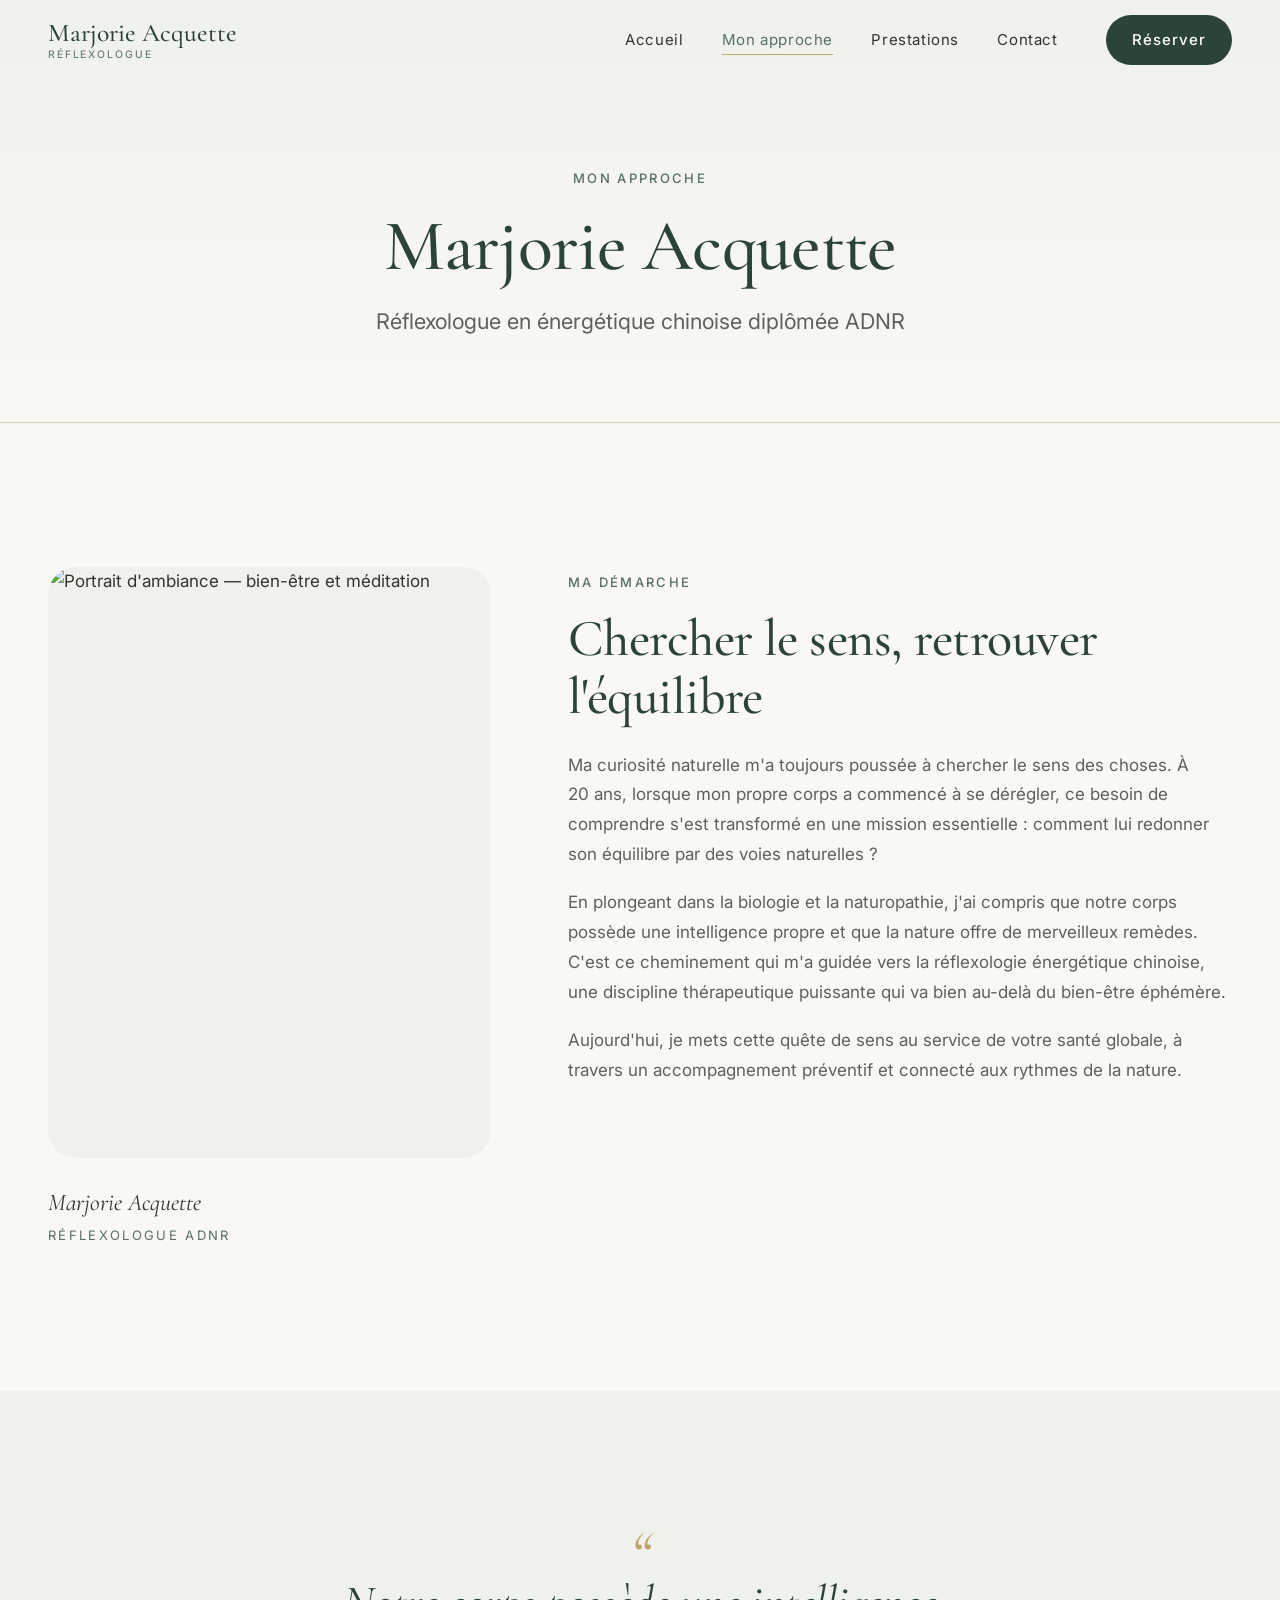
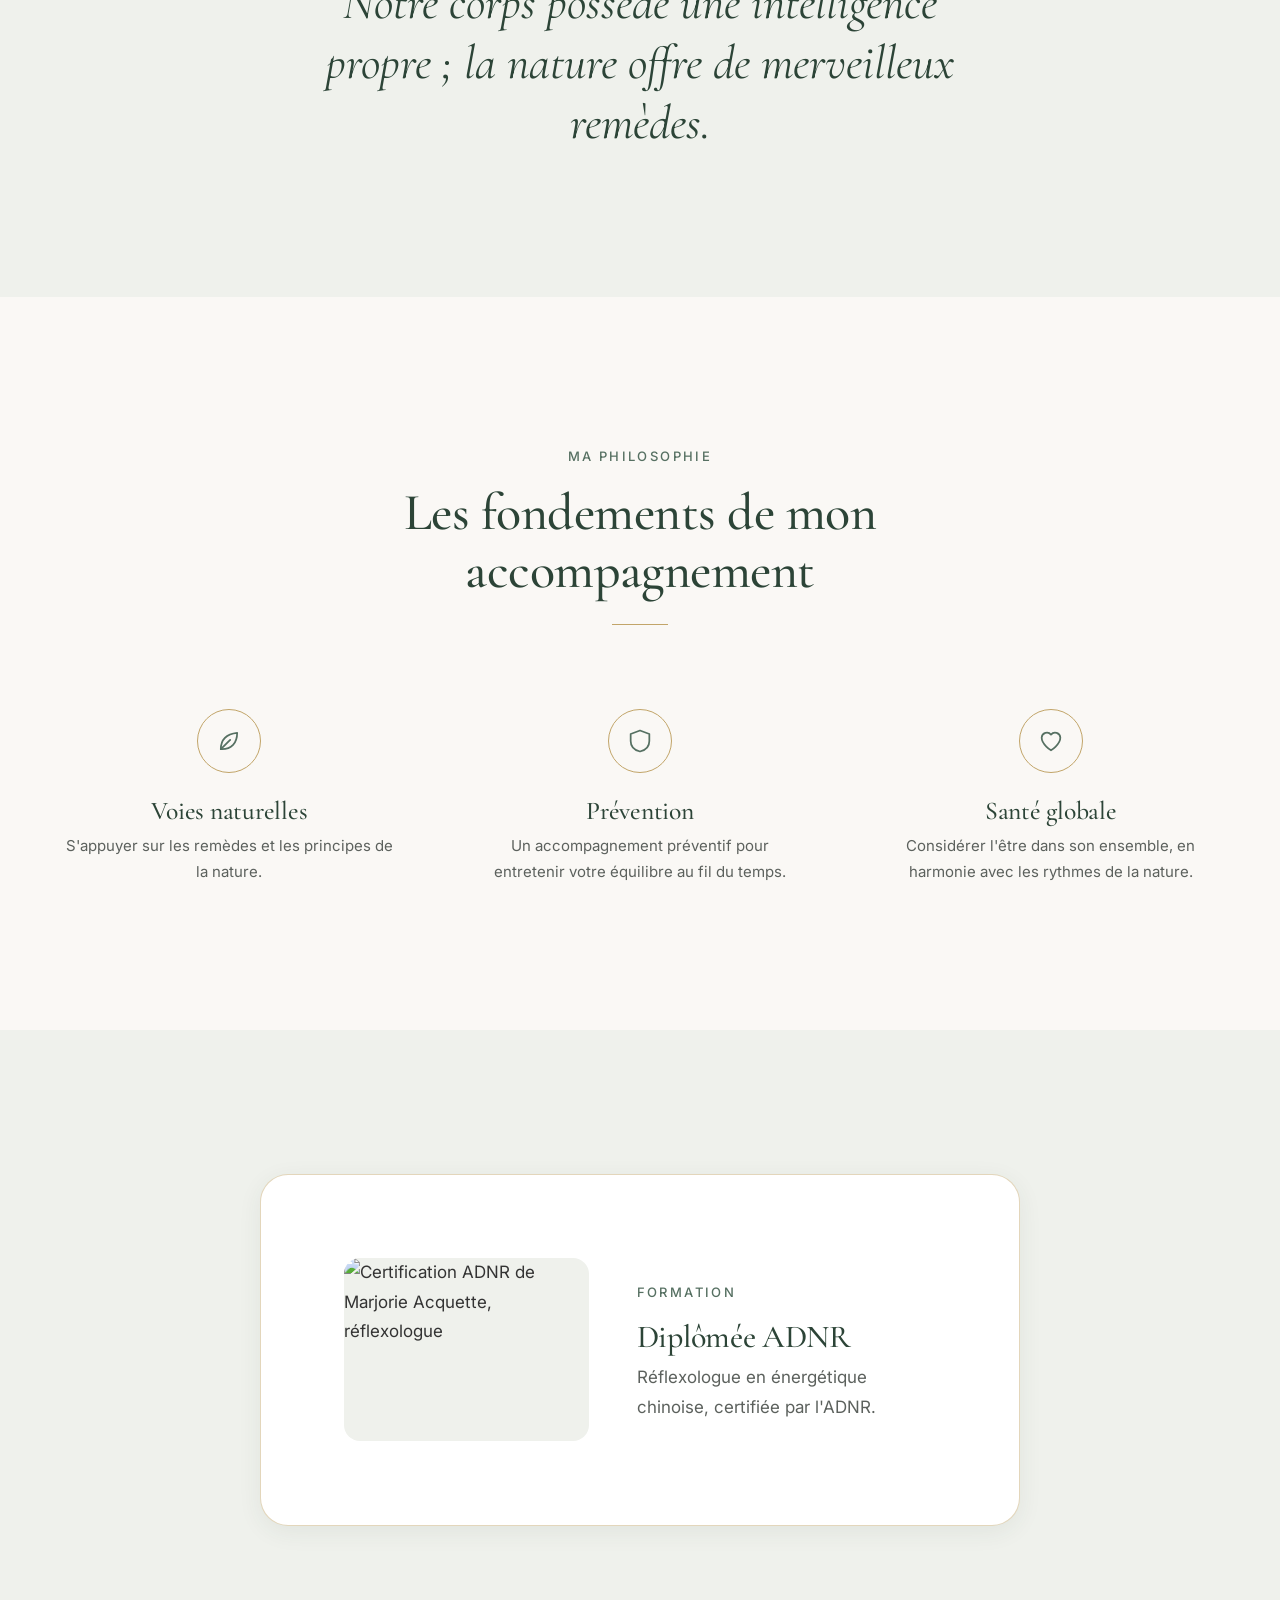
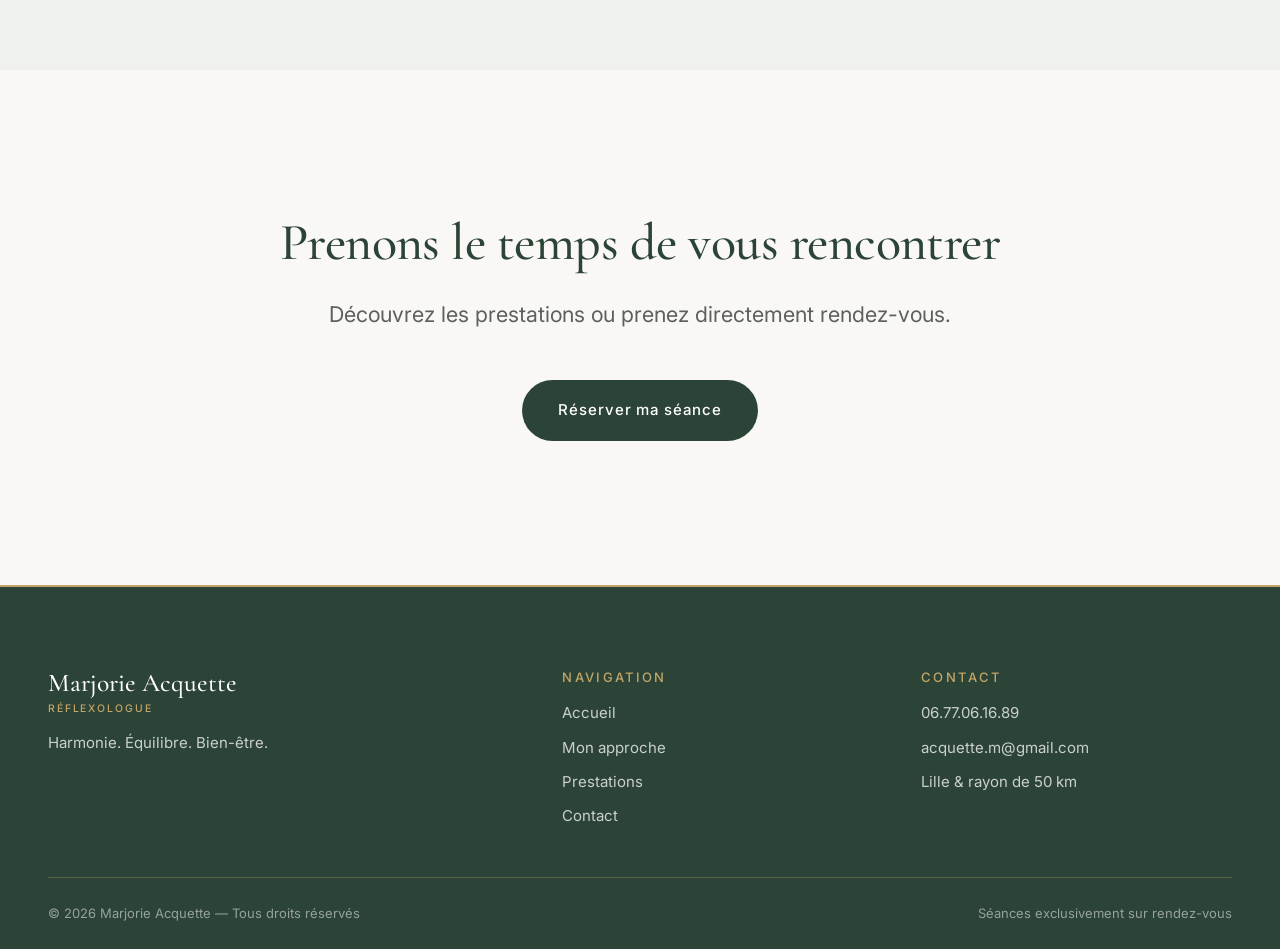
==== about.html @ 1f8d7014 "site cool" ====
<!DOCTYPE html>
<html lang="fr">
<head>
  <meta charset="UTF-8">
  <meta name="viewport" content="width=device-width, initial-scale=1">
  <title>Mon approche — Marjorie Acquette, Réflexologue en énergétique chinoise</title>
  <meta name="description" content="Le parcours de Marjorie Acquette, réflexologue en énergétique chinoise diplômée ADNR : naturopathie, biologie et rythmes de la nature au service de votre santé globale.">
  <meta name="theme-color" content="#FAF8F5">

  <script>document.documentElement.classList.add('js');</script>

  <link rel="preconnect" href="https://fonts.googleapis.com">
  <link rel="preconnect" href="https://fonts.gstatic.com" crossorigin>
  <link href="https://fonts.googleapis.com/css2?family=Cormorant+Garamond:ital,wght@0,400;0,500;0,600;1,400;1,500&family=Inter:wght@300;400;500&display=swap" rel="stylesheet">

  <link rel="stylesheet" href="css/variables.css">
  <link rel="stylesheet" href="css/global.css">
  <link rel="stylesheet" href="css/header-footer.css">
  <link rel="stylesheet" href="css/about.css">
</head>
<body>
  <a class="skip-link" href="#main">Aller au contenu</a>

  <!-- ===================== HEADER ===================== -->
  <header class="site-header">
    <div class="container site-header__inner">
      <a href="index.html" class="logo" aria-label="Marjorie Acquette — Accueil">
        Marjorie Acquette
        <small>Réflexologue</small>
      </a>

      <button class="burger" aria-expanded="false" aria-controls="main-nav" aria-label="Ouvrir le menu">
        <span class="burger__bar"></span>
      </button>

      <nav class="nav" id="main-nav" aria-label="Navigation principale">
        <ul class="nav__list">
          <li><a class="nav__link" href="index.html">Accueil</a></li>
          <li><a class="nav__link" href="about.html" aria-current="page">Mon approche</a></li>
          <li><a class="nav__link" href="services.html">Prestations</a></li>
          <li><a class="nav__link" href="contact.html">Contact</a></li>
        </ul>
        <a href="contact.html#reservation" class="btn btn--primary">Réserver</a>
      </nav>
    </div>
  </header>

  <main id="main">

    <section class="page-hero">
      <div class="container reveal">
        <span class="eyebrow">Mon approche</span>
        <h1>Marjorie Acquette</h1>
        <p class="lead">Réflexologue en énergétique chinoise diplômée ADNR</p>
      </div>
    </section>

    <!-- ===================== BIOGRAPHIE ===================== -->
    <section class="section">
      <div class="container bio">
        <div class="bio__portrait reveal">
          <div class="media">
            <img src="https://images.unsplash.com/photo-1506126613408-eca07ce68773?auto=format&fit=crop&w=900&q=75"
                 alt="Portrait d'ambiance — bien-être et méditation" width="900" height="1200">
          </div>
          <p class="bio__signature">Marjorie Acquette<span>Réflexologue ADNR</span></p>
        </div>

        <div class="bio__text reveal" data-delay="150">
          <span class="eyebrow">Ma démarche</span>
          <h2>Chercher le sens, retrouver l'équilibre</h2>
          <p>
            Ma curiosité naturelle m'a toujours poussée à chercher le sens des choses. À 20&nbsp;ans, lorsque mon propre
            corps a commencé à se dérégler, ce besoin de comprendre s'est transformé en une mission essentielle&nbsp;:
            comment lui redonner son équilibre par des voies naturelles&nbsp;?
          </p>
          <p>
            En plongeant dans la biologie et la naturopathie, j'ai compris que notre corps possède une intelligence
            propre et que la nature offre de merveilleux remèdes. C'est ce cheminement qui m'a guidée vers la
            réflexologie énergétique chinoise, une discipline thérapeutique puissante qui va bien au-delà du bien-être éphémère.
          </p>
          <p>
            Aujourd'hui, je mets cette quête de sens au service de votre santé globale, à travers un accompagnement
            préventif et connecté aux rythmes de la nature.
          </p>
        </div>
      </div>
    </section>

    <!-- ===================== CITATION ===================== -->
    <section class="section section--alt">
      <div class="container quote reveal">
        <blockquote>Notre corps possède une intelligence propre&nbsp;; la nature offre de merveilleux remèdes.</blockquote>
      </div>
    </section>

    <!-- ===================== VALEURS ===================== -->
    <section class="section">
      <div class="container">
        <header class="section__header reveal">
          <span class="eyebrow">Ma philosophie</span>
          <h2>Les fondements de mon accompagnement</h2>
        </header>

        <div class="values">
          <article class="value reveal">
            <div class="value__icon">
              <svg viewBox="0 0 24 24" fill="none" stroke="currentColor" stroke-width="1.5" stroke-linecap="round" stroke-linejoin="round" aria-hidden="true"><path d="M5 19c0-8 5-13 14-14 0 9-5 14-13 14"/><path d="M5 19l8-8"/></svg>
            </div>
            <h3>Voies naturelles</h3>
            <p>S'appuyer sur les remèdes et les principes de la nature.</p>
          </article>
          <article class="value reveal" data-delay="120">
            <div class="value__icon">
              <svg viewBox="0 0 24 24" fill="none" stroke="currentColor" stroke-width="1.5" stroke-linecap="round" stroke-linejoin="round" aria-hidden="true"><path d="M12 3l8 3v6c0 5-3.5 8-8 9-4.5-1-8-4-8-9V6z"/></svg>
            </div>
            <h3>Prévention</h3>
            <p>Un accompagnement préventif pour entretenir votre équilibre au fil du temps.</p>
          </article>
          <article class="value reveal" data-delay="240">
            <div class="value__icon">
              <svg viewBox="0 0 24 24" fill="none" stroke="currentColor" stroke-width="1.5" stroke-linecap="round" stroke-linejoin="round" aria-hidden="true"><path d="M12 20s-8-5-8-11a4.5 4.5 0 0 1 8-2.5A4.5 4.5 0 0 1 20 9c0 6-8 11-8 11z"/></svg>
            </div>
            <h3>Santé globale</h3>
            <p>Considérer l'être dans son ensemble, en harmonie avec les rythmes de la nature.</p>
          </article>
        </div>
      </div>
    </section>

    <!-- ===================== DIPLÔME ===================== -->
    <section class="section section--alt">
      <div class="container container--narrow">
        <div class="certification reveal">
          <div class="media">
            <img src="https://static.wixstatic.com/media/14ce75_242083963f0544779a97a90619fa4b63~mv2.jpg"
                 alt="Certification ADNR de Marjorie Acquette, réflexologue" loading="lazy" width="542" height="384">
          </div>
          <div>
            <span class="eyebrow">Formation</span>
            <h3>Diplômée ADNR</h3>
            <p>Réflexologue en énergétique chinoise, certifiée par l'ADNR.</p>
          </div>
        </div>
      </div>
    </section>

    <section class="section" style="text-align:center;">
      <div class="container container--narrow reveal">
        <h2 style="margin-bottom: var(--space-md);">Prenons le temps de vous rencontrer</h2>
        <p class="lead" style="margin-bottom: var(--space-lg);">Découvrez les prestations ou prenez directement rendez-vous.</p>
        <a href="contact.html#reservation" class="btn btn--primary">Réserver ma séance</a>
      </div>
    </section>

  </main>

  <!-- ===================== FOOTER ===================== -->
  <footer class="site-footer">
    <div class="container">
      <div class="site-footer__grid">
        <div>
          <a href="index.html" class="logo">Marjorie Acquette<small>Réflexologue</small></a>
          <p class="site-footer__tagline">Harmonie. Équilibre. Bien-être.</p>
        </div>
        <div>
          <h4>Navigation</h4>
          <ul>
            <li><a href="index.html">Accueil</a></li>
            <li><a href="about.html">Mon approche</a></li>
            <li><a href="services.html">Prestations</a></li>
            <li><a href="contact.html">Contact</a></li>
          </ul>
        </div>
        <div>
          <h4>Contact</h4>
          <ul>
            <li><a href="tel:+33677061689">06.77.06.16.89</a></li>
            <li><a href="mailto:acquette.m@gmail.com">acquette.m@gmail.com</a></li>
            <li>Lille &amp; rayon de 50&nbsp;km</li>
          </ul>
        </div>
      </div>
      <div class="site-footer__bottom">
        <span>© 2026 Marjorie Acquette — Tous droits réservés</span>
        <span>Séances exclusivement sur rendez-vous</span>
      </div>
    </div>
  </footer>

  <script src="js/main.js"></script>
</body>
</html>
---- css/variables.css ----
/* ==========================================================================
   variables.css — Design tokens globaux
   Les media queries ne supportent pas var() ; les breakpoints sont donc
   documentés ici et réutilisés à l'identique dans tous les fichiers :
     --bp-sm : 600px  |  --bp-md : 900px  |  --bp-lg : 1200px
   ========================================================================== */

:root {
  /* ---- Couleurs ---- */
  /* Identité du logo : tige, feuilles, pétales, cadre circulaire */
  --color-primary-dark: #2C4437;        /* vert forêt — titres, ancrages forts */
  --color-primary-muted: #6A8374;       /* vert sauge — icônes, sous-titres, détails */
  --color-primary-muted-dark: #567062;  /* sauge assombri — petit texte (contraste AA) */
  --color-accent-pink: #D39E96;         /* rose poudré — hover des boutons, touches sélectes */
  --color-accent-pink-soft: #F3E4E1;    /* rose très pâle — sélection de texte */
  --color-accent-gold: #C2A569;         /* doré champagne — filets, bordures fines */

  --color-background: #FAF8F5;          /* crème — fond principal */
  --color-background-alt: #EFF1EC;      /* voile sauge — sections alternées */
  --color-surface: #FFFFFF;             /* cartes */
  --color-text: #333333;                /* gris carbone — paragraphes */
  --color-text-soft: #5C615D;           /* texte secondaire */
  --color-border: rgba(44, 68, 55, 0.12);
  --color-border-gold: rgba(194, 165, 105, 0.45);
  --color-primary-muted-tint: rgba(106, 131, 116, 0.14);
  --color-overlay: rgba(44, 68, 55, 0.62);

  /* ---- Typographie ---- */
  --font-heading: 'Cormorant Garamond', 'Playfair Display', Georgia, serif;
  --font-body: 'Inter', 'Plus Jakarta Sans', system-ui, -apple-system, 'Segoe UI', sans-serif;

  --fs-xs: 0.8125rem;
  --fs-sm: 0.9375rem;
  --fs-base: 1.0625rem;
  --fs-lg: clamp(1.15rem, 1rem + 0.5vw, 1.35rem);
  --fs-h3: clamp(1.5rem, 1.25rem + 1vw, 2rem);
  --fs-h2: clamp(2rem, 1.5rem + 2.2vw, 3.25rem);
  --fs-h1: clamp(2.75rem, 1.8rem + 4.5vw, 5.5rem);

  --lh-body: 1.75;
  --lh-heading: 1.12;
  --tracking-caps: 0.18em;

  /* ---- Espacements ---- */
  --space-xs: 0.5rem;
  --space-sm: 1rem;
  --space-md: 1.5rem;
  --space-lg: clamp(2rem, 1.5rem + 2vw, 3rem);
  --space-xl: clamp(3rem, 2rem + 4vw, 5.5rem);
  --section-padding: clamp(4.5rem, 3rem + 8vw, 9rem);  /* grand padding vertical */
  --container-width: 1200px;
  --container-narrow: 760px;
  --gutter: clamp(1.25rem, 0.5rem + 4vw, 3rem);

  /* ---- Formes & ombres ---- */
  --radius-sm: 8px;
  --radius-md: 16px;
  --radius-lg: 28px;
  --radius-pill: 999px;
  --shadow-soft: 0 6px 24px rgba(44, 68, 55, 0.07);
  --shadow-hover: 0 22px 48px rgba(44, 68, 55, 0.14);

  /* ---- Mouvement ---- */
  --ease-out: cubic-bezier(0.16, 1, 0.3, 1);
  --transition-card: all 0.4s var(--ease-out);
  --transition-fast: 0.25s ease;

  /* ---- Layout ---- */
  --header-height: 80px;
  --z-header: 100;
  --z-menu: 90;
}
---- css/global.css ----
/* ==========================================================================
   global.css — Reset, typographie, composants communs, scroll reveal
   ========================================================================== */

/* ---- Reset ---- */
*, *::before, *::after { box-sizing: border-box; margin: 0; padding: 0; }

html {
  scroll-behavior: smooth;
  -webkit-text-size-adjust: 100%;
  scroll-padding-top: var(--header-height);
}

body {
  font-family: var(--font-body);
  font-size: var(--fs-base);
  line-height: var(--lh-body);
  color: var(--color-text);
  background-color: var(--color-background);
  -webkit-font-smoothing: antialiased;
  text-rendering: optimizeLegibility;
  overflow-x: hidden;
}

body.no-scroll { overflow: hidden; }   /* bloque le scroll quand le menu mobile est ouvert */

img, picture, svg { display: block; max-width: 100%; }
img { height: auto; }
a { color: inherit; text-decoration: none; }
ul { list-style: none; }
button { font: inherit; color: inherit; background: none; border: 0; cursor: pointer; }

::selection { background: var(--color-accent-pink-soft); color: var(--color-primary-dark); }

:focus-visible {
  outline: 2px solid var(--color-primary-muted);
  outline-offset: 3px;
}

/* ---- Typographie ---- */
h1, h2, h3, h4 {
  font-family: var(--font-heading);
  font-weight: 500;
  line-height: var(--lh-heading);
  letter-spacing: -0.01em;
  color: var(--color-primary-dark);
}
h1 { font-size: var(--fs-h1); }
h2 { font-size: var(--fs-h2); }
h3 { font-size: var(--fs-h3); }
p + p { margin-top: 1.1em; }

.eyebrow {
  display: inline-block;
  font-size: var(--fs-xs);
  font-weight: 500;
  text-transform: uppercase;
  letter-spacing: var(--tracking-caps);
  color: var(--color-primary-muted-dark);
  margin-bottom: var(--space-sm);
}

.lead {
  font-size: var(--fs-lg);
  color: var(--color-text-soft);
  line-height: 1.7;
}

/* ---- Layout ---- */
.container {
  width: 100%;
  max-width: calc(var(--container-width) + var(--gutter) * 2);
  margin-inline: auto;
  padding-inline: var(--gutter);
}
.container--narrow { max-width: calc(var(--container-narrow) + var(--gutter) * 2); }

.section { padding-block: var(--section-padding); }
.section--alt { background-color: var(--color-background-alt); }

.section__header {
  max-width: 640px;
  margin: 0 auto var(--space-xl);
  text-align: center;
}
.section__header h2 { margin-bottom: var(--space-sm); }
/* Filet doré fin, rappel du cadre circulaire du logo */
.section__header::after {
  content: '';
  display: block;
  width: 56px;
  height: 1px;
  margin: var(--space-md) auto 0;
  background: var(--color-accent-gold);
}

.skip-link {
  position: absolute;
  left: -9999px;
  top: 0;
  background: var(--color-primary-dark);
  color: #fff;
  padding: 0.75rem 1.25rem;
  z-index: 200;
}
.skip-link:focus { left: 0; }

/* ---- Boutons ---- */
.btn {
  display: inline-flex;
  align-items: center;
  justify-content: center;
  gap: 0.6rem;
  padding: 1rem 2.2rem;
  font-family: var(--font-body);
  font-size: var(--fs-sm);
  font-weight: 500;
  letter-spacing: 0.06em;
  border-radius: var(--radius-pill);
  border: 1px solid transparent;
  transition: all 0.3s ease;
}
.btn--primary { background: var(--color-primary-dark); color: #fff; }
.btn--primary:hover {
  background: var(--color-accent-pink);
  color: var(--color-primary-dark);
  transform: translateY(-2px);
  box-shadow: 0 10px 24px rgba(211, 158, 150, 0.4);
}
.btn--outline { border-color: var(--color-primary-dark); color: var(--color-primary-dark); }
.btn--outline:hover { background: var(--color-primary-dark); color: #fff; transform: translateY(-2px); }
.btn--light { border-color: rgba(255, 255, 255, 0.8); color: #fff; }
.btn--light:hover { background: var(--color-accent-pink); border-color: var(--color-accent-pink); color: var(--color-primary-dark); transform: translateY(-2px); }

.link-arrow {
  display: inline-flex;
  align-items: center;
  gap: 0.5rem;
  font-weight: 500;
  color: var(--color-primary-muted-dark);
  border-bottom: 1px solid var(--color-accent-gold);
  padding-bottom: 2px;
  transition: var(--transition-fast);
}
.link-arrow:hover { color: var(--color-primary-dark); border-color: var(--color-accent-pink); gap: 0.85rem; }

/* ---- Images ---- */
.media {
  overflow: hidden;
  border-radius: var(--radius-lg);
  background: var(--color-background-alt);   /* couleur de repli pendant le chargement */
}
.media img { width: 100%; height: 100%; object-fit: cover; }

/* ---- En-tête des pages internes ---- */
.page-hero {
  padding-top: calc(var(--header-height) + var(--space-xl));
  padding-bottom: var(--space-xl);
  text-align: center;
  background: linear-gradient(180deg, var(--color-background-alt) 0%, var(--color-background) 100%);
  border-bottom: 1px solid var(--color-border-gold);
}
.page-hero h1 { font-size: clamp(2.5rem, 1.8rem + 3.5vw, 4.5rem); margin-bottom: var(--space-sm); }
.page-hero .lead { max-width: 56ch; margin-inline: auto; }

/* ---- Cartes bénéfices (accueil + services) ---- */
.benefit-grid {
  display: grid;
  gap: var(--space-md);
  grid-template-columns: 1fr;
}
.benefit-card {
  background: var(--color-surface);
  padding: var(--space-lg);
  border-radius: var(--radius-md);
  border: 1px solid var(--color-border-gold);
  box-shadow: var(--shadow-soft);
  transition: var(--transition-card);
}
.benefit-card:hover {
  transform: translateY(-8px);
  box-shadow: var(--shadow-hover);
  border-color: var(--color-accent-gold);
}
.benefit-card__icon {
  width: 52px;
  height: 52px;
  display: grid;
  place-items: center;
  margin-bottom: var(--space-md);
  border-radius: 50%;
  background: var(--color-primary-muted-tint);
  color: var(--color-primary-muted-dark);
  transition: var(--transition-card);
}
.benefit-card:hover .benefit-card__icon { background: var(--color-primary-dark); color: #fff; }
.benefit-card__icon svg { width: 24px; height: 24px; }
.benefit-card h3 { font-size: 1.75rem; margin-bottom: 0.6rem; }
.benefit-card p { font-size: var(--fs-sm); color: var(--color-text-soft); }

@media (min-width: 600px) { .benefit-grid { grid-template-columns: repeat(2, 1fr); } }
@media (min-width: 1200px) { .benefit-grid--4 { grid-template-columns: repeat(4, 1fr); } }

/* ---- Scroll reveal (piloté par js/main.js) ----
   Le préfixe .js garantit que le contenu reste visible si JS est désactivé. */
.js .reveal {
  opacity: 0;
  transform: translateY(32px);
  transition: opacity 0.9s var(--ease-out), transform 0.9s var(--ease-out);
  transition-delay: var(--reveal-delay, 0ms);
}
.js .reveal.is-visible { opacity: 1; transform: none; }

@media (prefers-reduced-motion: reduce) {
  html { scroll-behavior: auto; }
  .js .reveal { opacity: 1; transform: none; transition: none; }
  * { animation-duration: 0.01ms !important; transition-duration: 0.01ms !important; }
}
---- css/header-footer.css ----
/* ==========================================================================
   header-footer.css — Navigation (desktop + menu plein écran mobile) et pied de page
   ========================================================================== */

/* ---- Header ---- */
.site-header {
  position: fixed;
  inset: 0 0 auto 0;
  height: var(--header-height);
  z-index: var(--z-header);
  background: transparent;
  transition: background-color 0.4s ease, box-shadow 0.4s ease, height 0.4s ease;
}
.site-header.is-scrolled {
  background: rgba(250, 248, 245, 0.92);
  backdrop-filter: blur(12px);
  -webkit-backdrop-filter: blur(12px);
  box-shadow: 0 1px 0 var(--color-border);
  height: 68px;
}
.site-header__inner {
  height: 100%;
  display: flex;
  align-items: center;
  justify-content: space-between;
}

.logo {
  font-family: var(--font-heading);
  font-size: 1.6rem;
  font-weight: 500;
  line-height: 1;
  color: var(--color-primary-dark);
  position: relative;
  z-index: calc(var(--z-menu) + 10);   /* reste visible au-dessus du menu mobile */
}
.logo small {
  display: block;
  margin-top: 0.3rem;
  font-family: var(--font-body);
  font-size: 0.65rem;
  letter-spacing: var(--tracking-caps);
  text-transform: uppercase;
  color: var(--color-primary-muted);
}

/* ---- Navigation (mobile-first : plein écran) ---- */
.nav {
  position: fixed;
  inset: 0;
  z-index: var(--z-menu);
  display: flex;
  flex-direction: column;
  align-items: center;
  justify-content: center;
  gap: var(--space-lg);
  background: var(--color-background);
  clip-path: circle(0% at calc(100% - 2.5rem) 2.5rem);   /* l'ouverture part du bouton */
  visibility: hidden;
  transition: clip-path 0.8s var(--ease-out), visibility 0s 0.8s;
}
.nav.is-open {
  clip-path: circle(150% at calc(100% - 2.5rem) 2.5rem);
  visibility: visible;
  transition: clip-path 0.8s var(--ease-out), visibility 0s;
}

.nav__list {
  display: flex;
  flex-direction: column;
  align-items: center;
  gap: 1.5rem;
}
.nav__link {
  font-family: var(--font-heading);
  font-size: clamp(2rem, 8vw, 2.75rem);
  position: relative;
  opacity: 0;
  transform: translateY(20px);
  transition: opacity 0.5s ease, transform 0.5s var(--ease-out), color var(--transition-fast);
}
.nav.is-open .nav__link {
  opacity: 1;
  transform: none;
  transition-delay: calc(0.25s + var(--i, 0) * 0.07s);   /* apparition en cascade */
}
.nav__link:hover,
.nav__link[aria-current="page"] { color: var(--color-primary-muted-dark); }
.nav .btn { opacity: 0; transition: opacity 0.5s ease 0.6s, transform 0.3s ease, background 0.3s ease, color 0.3s ease, box-shadow 0.3s ease; }
.nav.is-open .btn { opacity: 1; }

/* ---- Bouton hamburger ---- */
.burger {
  position: relative;
  z-index: calc(var(--z-menu) + 10);
  width: 44px;
  height: 44px;
  display: grid;
  place-items: center;
}
.burger__bar,
.burger__bar::before {
  content: '';
  display: block;
  width: 26px;
  height: 1.5px;
  background: var(--color-primary-dark);
  transition: transform 0.5s var(--ease-out), background 0.3s;
}
.burger__bar { position: relative; }
.burger__bar::before { position: absolute; top: 8px; left: 0; }
.burger[aria-expanded="true"] .burger__bar { transform: rotate(45deg); }
.burger[aria-expanded="true"] .burger__bar::before { transform: translateY(-8px) rotate(-90deg); }

/* ---- Desktop ---- */
@media (min-width: 900px) {
  .burger { display: none; }

  .nav {
    position: static;
    flex-direction: row;
    gap: var(--space-lg);
    background: none;
    clip-path: none;
    visibility: visible;
    transition: none;
  }
  .nav__list { flex-direction: row; gap: clamp(1.5rem, 3vw, 3rem); }
  .nav__link {
    font-family: var(--font-body);
    font-size: var(--fs-sm);
    letter-spacing: 0.04em;
    opacity: 1;
    transform: none;
  }
  .nav__link::after {
    content: '';
    position: absolute;
    left: 0; right: 0; bottom: -6px;
    height: 1px;
    background: var(--color-accent-gold);
    transform: scaleX(0);
    transform-origin: left;
    transition: transform 0.4s var(--ease-out);
  }
  .nav__link:hover::after,
  .nav__link[aria-current="page"]::after { transform: scaleX(1); }
  .nav .btn { opacity: 1; padding: 0.7rem 1.6rem; }
}

/* ---- Footer ---- */
.site-footer {
  background: var(--color-primary-dark);
  color: rgba(255, 255, 255, 0.75);
  border-top: 2px solid var(--color-accent-gold);
  padding-block: var(--space-xl) var(--space-md);
  font-size: var(--fs-sm);
}
.site-footer__grid {
  display: grid;
  gap: var(--space-lg);
  padding-bottom: var(--space-lg);
  border-bottom: 1px solid rgba(194, 165, 105, 0.3);
}
.site-footer .logo { color: #fff; }
.site-footer .logo small { color: var(--color-accent-gold); }
.site-footer h4 {
  font-family: var(--font-body);
  font-size: var(--fs-xs);
  font-weight: 500;
  text-transform: uppercase;
  letter-spacing: var(--tracking-caps);
  color: var(--color-accent-gold);
  margin-bottom: var(--space-sm);
}
.site-footer li + li { margin-top: 0.5rem; }
.site-footer a { transition: color var(--transition-fast); }
.site-footer a:hover { color: var(--color-accent-pink); }
.site-footer__tagline { margin-top: var(--space-sm); max-width: 32ch; }
.site-footer__bottom {
  display: flex;
  flex-direction: column;
  gap: 0.5rem;
  padding-top: var(--space-md);
  font-size: var(--fs-xs);
  color: rgba(255, 255, 255, 0.5);
}

@media (min-width: 600px) {
  .site-footer__grid { grid-template-columns: repeat(2, 1fr); }
  .site-footer__bottom { flex-direction: row; justify-content: space-between; }
}
@media (min-width: 900px) {
  .site-footer__grid { grid-template-columns: 1.5fr 1fr 1fr; }
}
---- css/about.css ----
/* ==========================================================================
   about.css — Page « Mon approche » / biographie
   ========================================================================== */

.bio {
  display: grid;
  gap: var(--space-xl);
  align-items: start;
}
.bio__portrait { position: relative; }
.bio__portrait .media { aspect-ratio: 3 / 4; }
.bio__signature {
  margin-top: var(--space-md);
  font-family: var(--font-heading);
  font-size: 1.5rem;
  font-style: italic;
}
.bio__signature span {
  display: block;
  font-family: var(--font-body);
  font-size: var(--fs-xs);
  font-style: normal;
  text-transform: uppercase;
  letter-spacing: var(--tracking-caps);
  color: var(--color-primary-muted-dark);
}
.bio__text h2 { margin-bottom: var(--space-md); }
.bio__text p { color: var(--color-text-soft); }

/* ---- Citation ---- */
.quote {
  text-align: center;
  max-width: 820px;
  margin-inline: auto;
}
.quote blockquote {
  font-family: var(--font-heading);
  font-size: clamp(1.75rem, 1.2rem + 2.5vw, 3rem);
  font-style: italic;
  line-height: 1.25;
  color: var(--color-primary-dark);
}
.quote blockquote::before {
  content: '“';
  display: block;
  font-size: 4rem;
  line-height: 0.6;
  color: var(--color-accent-gold);
}

/* ---- Valeurs ---- */
.values { display: grid; gap: var(--space-lg); }
.value { text-align: center; padding-inline: var(--space-sm); }
.value__icon {
  width: 64px;
  height: 64px;
  margin: 0 auto var(--space-md);
  display: grid;
  place-items: center;
  border-radius: 50%;
  border: 1px solid var(--color-accent-gold);
  color: var(--color-primary-muted-dark);
  transition: var(--transition-card);
}
.value:hover .value__icon { background: var(--color-primary-dark); border-color: var(--color-primary-dark); color: #fff; transform: translateY(-6px); }
.value__icon svg { width: 28px; height: 28px; }
.value h3 { font-size: 1.6rem; margin-bottom: 0.5rem; }
.value p { font-size: var(--fs-sm); color: var(--color-text-soft); }

/* ---- Diplôme ---- */
.certification {
  display: grid;
  gap: var(--space-lg);
  align-items: center;
  padding: var(--space-lg);
  background: var(--color-surface);
  border: 1px solid var(--color-border-gold);
  border-radius: var(--radius-lg);
  box-shadow: var(--shadow-soft);
}
.certification .media { border-radius: var(--radius-md); aspect-ratio: 4 / 3; }
.certification .media img { object-fit: contain; }
.certification h3 { margin-bottom: var(--space-xs); }
.certification p { color: var(--color-text-soft); }

@media (min-width: 900px) {
  .bio { grid-template-columns: 0.8fr 1.2fr; gap: clamp(3rem, 6vw, 7rem); }
  .bio__portrait { position: sticky; top: calc(var(--header-height) + 2rem); }
  .values { grid-template-columns: repeat(3, 1fr); }
  .certification { grid-template-columns: 0.9fr 1.1fr; padding: var(--space-xl); }
}
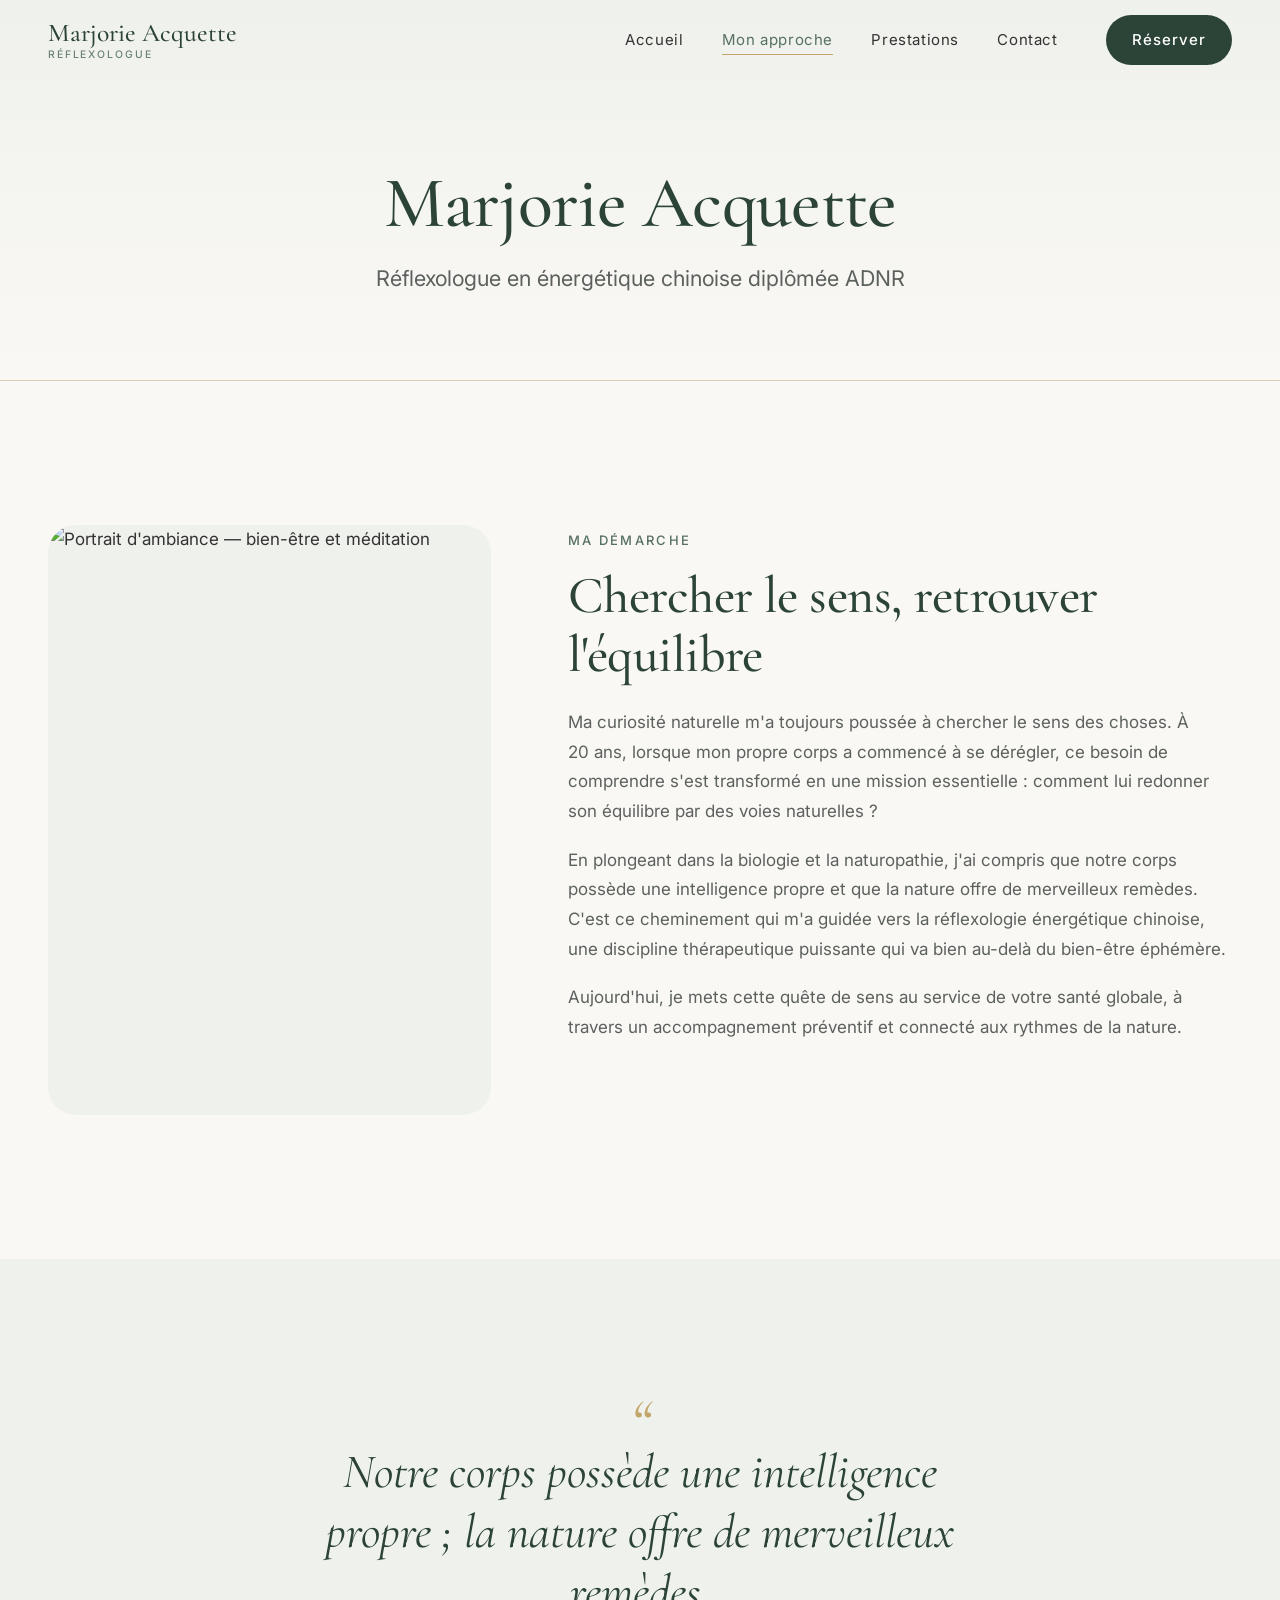
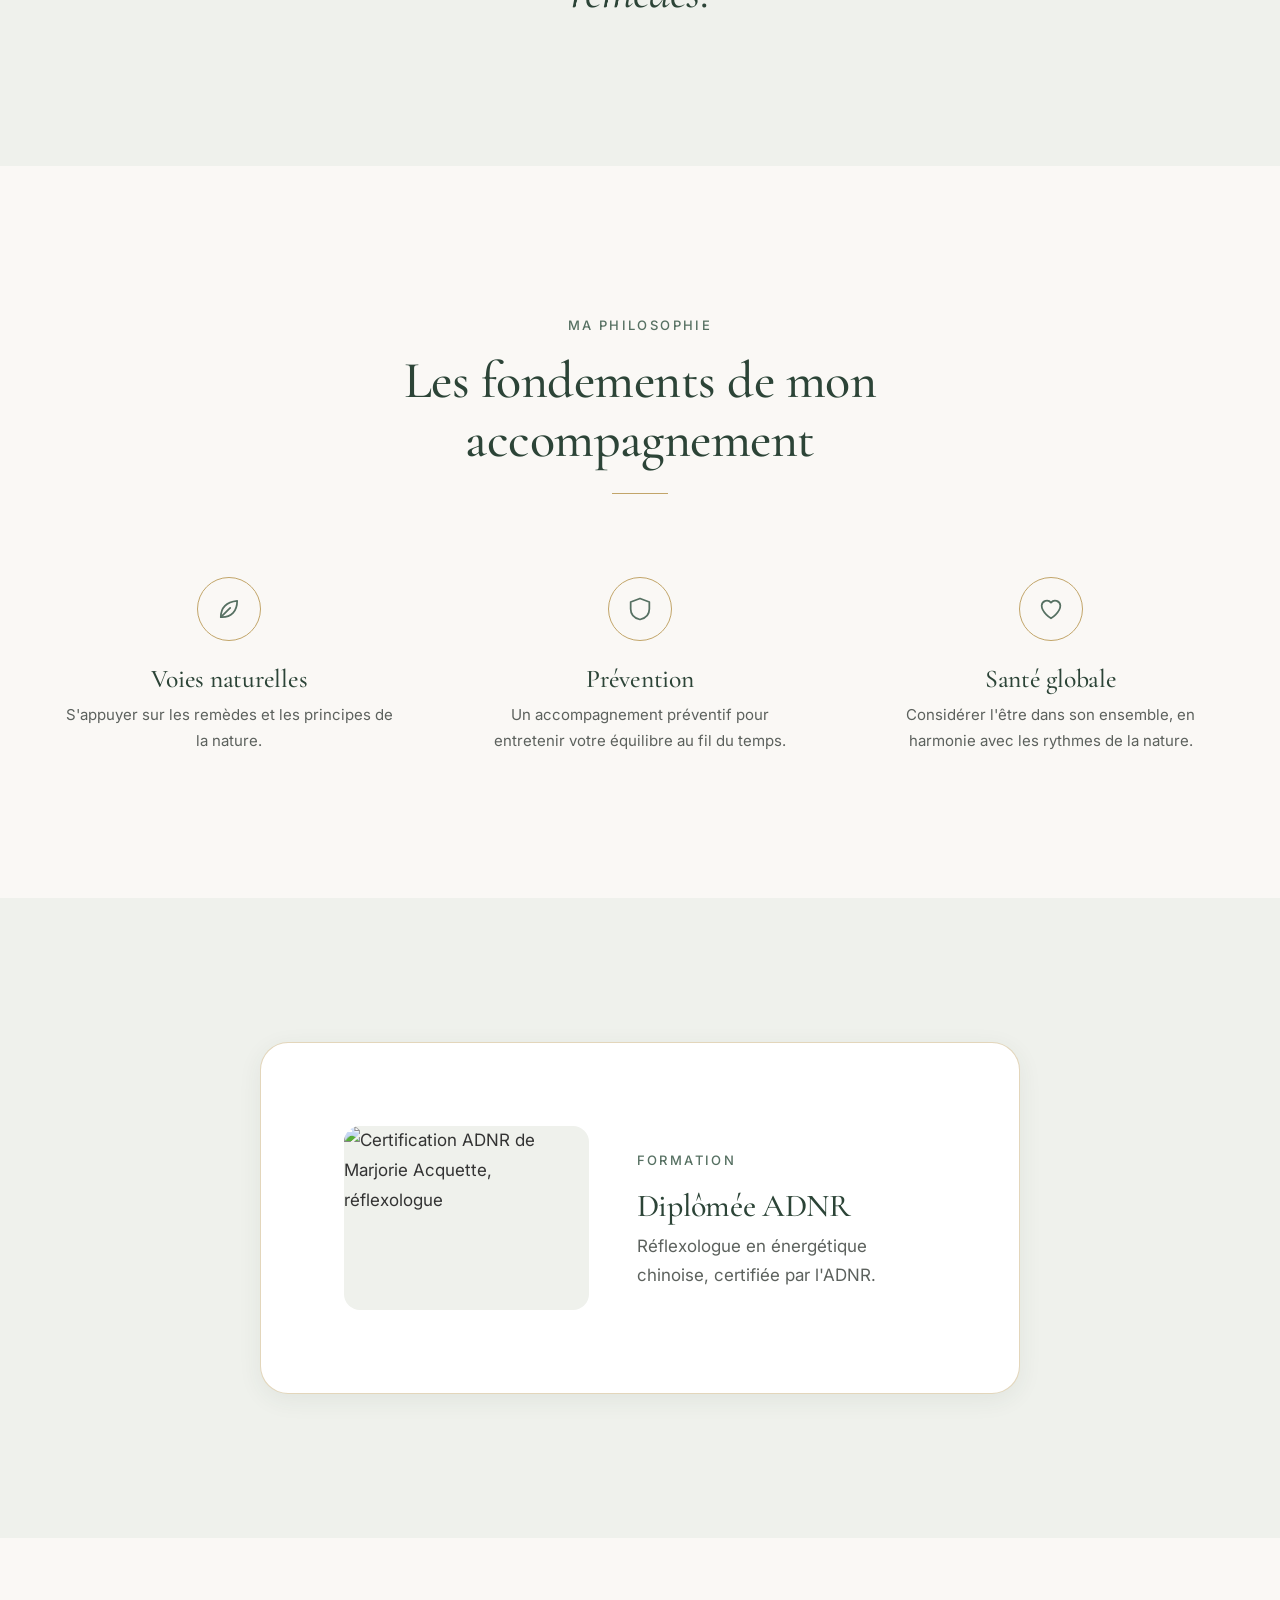
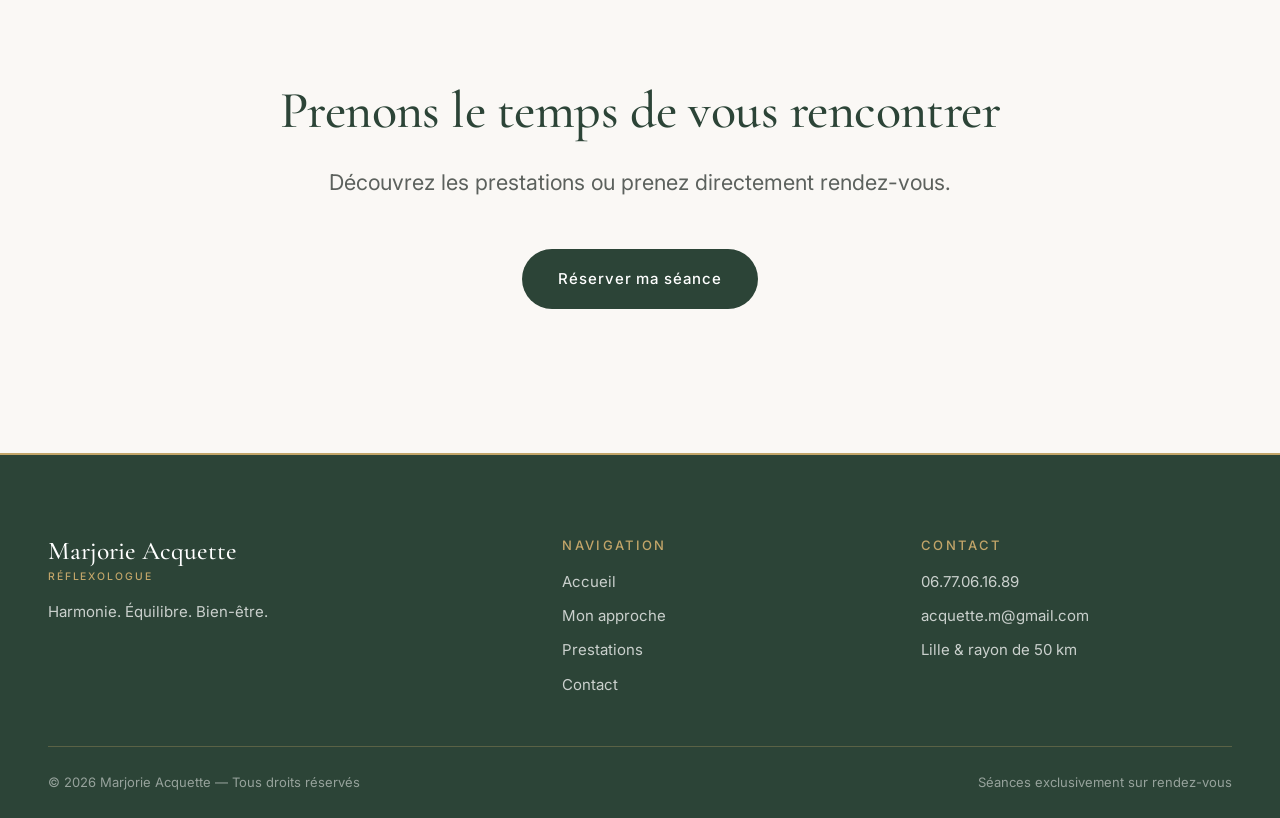
==== commit a341bc71: "site cool" ====
--- a/about.html
+++ b/about.html
@@ -49,7 +49,6 @@
 
     <section class="page-hero">
       <div class="container reveal">
-        <span class="eyebrow">Mon approche</span>
         <h1>Marjorie Acquette</h1>
         <p class="lead">Réflexologue en énergétique chinoise diplômée ADNR</p>
       </div>
@@ -63,7 +62,6 @@
             <img src="https://images.unsplash.com/photo-1506126613408-eca07ce68773?auto=format&fit=crop&w=900&q=75"
                  alt="Portrait d'ambiance — bien-être et méditation" width="900" height="1200">
           </div>
-          <p class="bio__signature">Marjorie Acquette<span>Réflexologue ADNR</span></p>
         </div>
 
         <div class="bio__text reveal" data-delay="150">
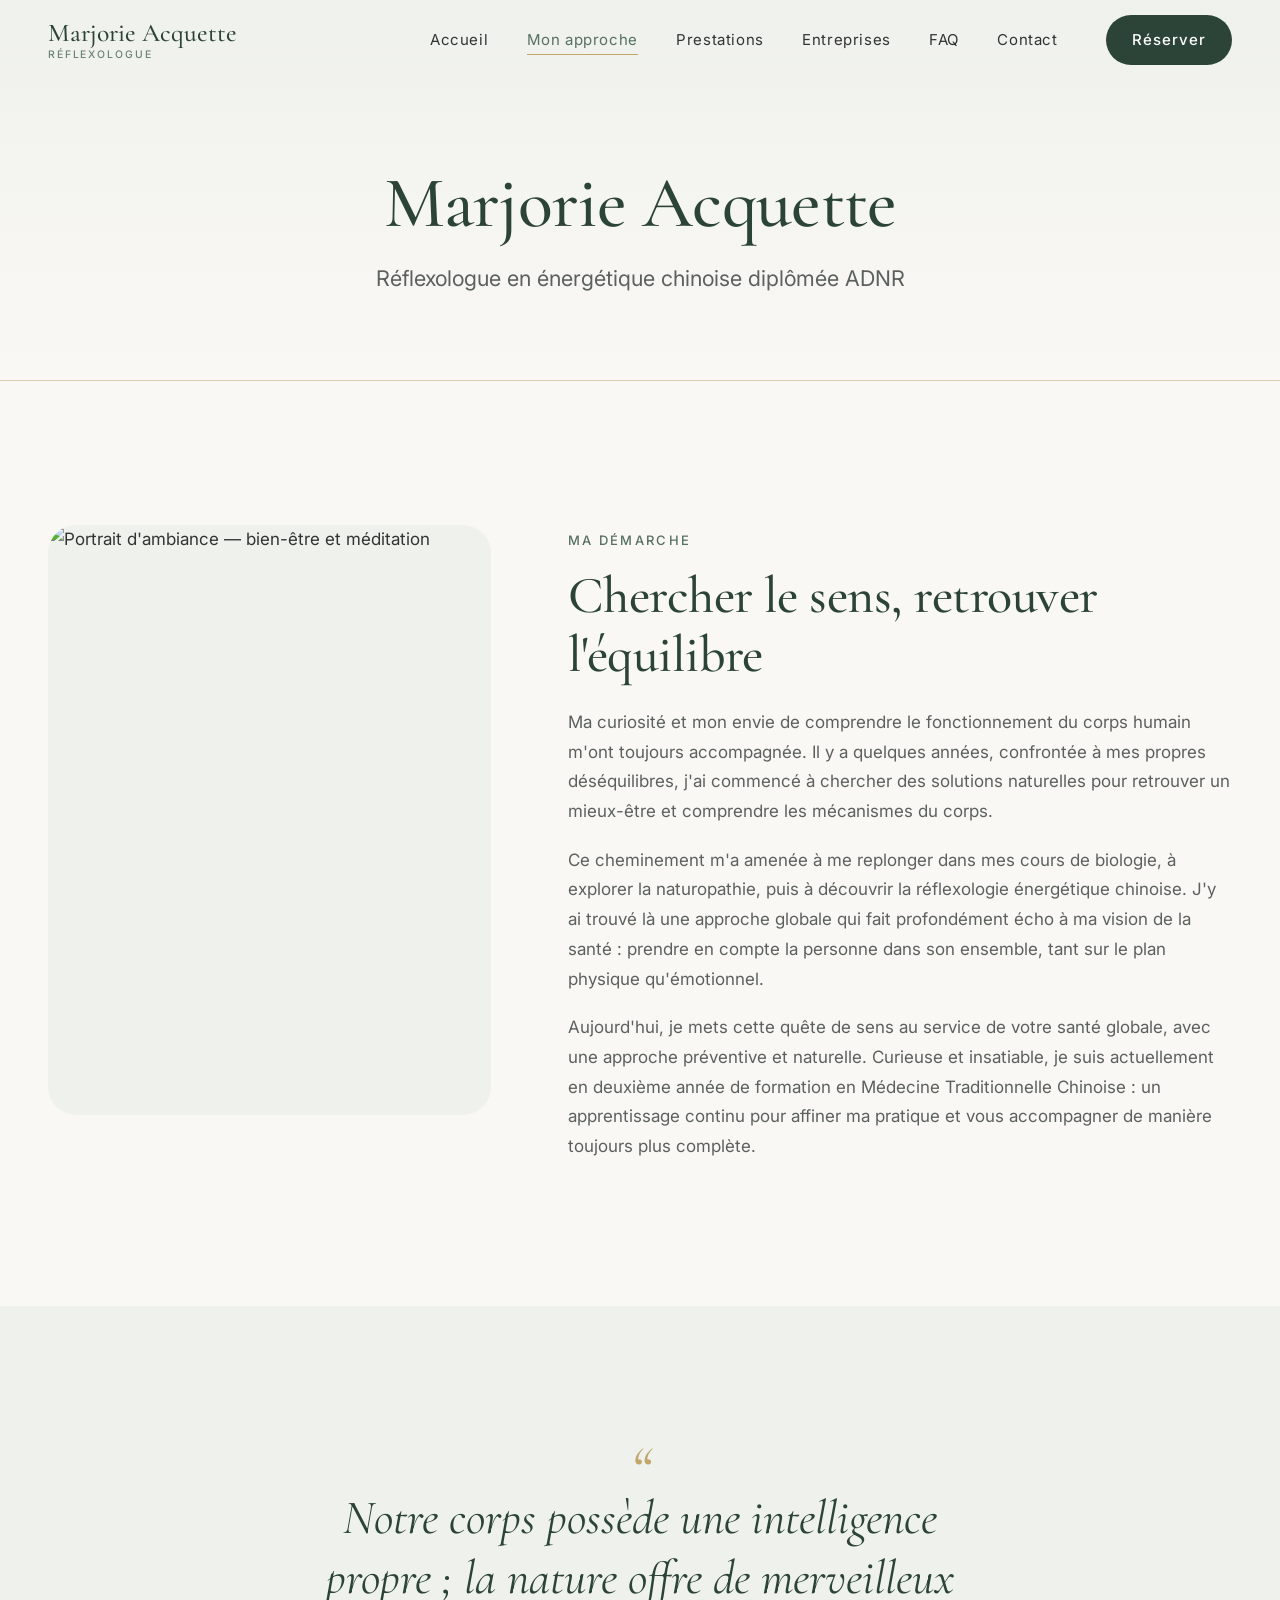
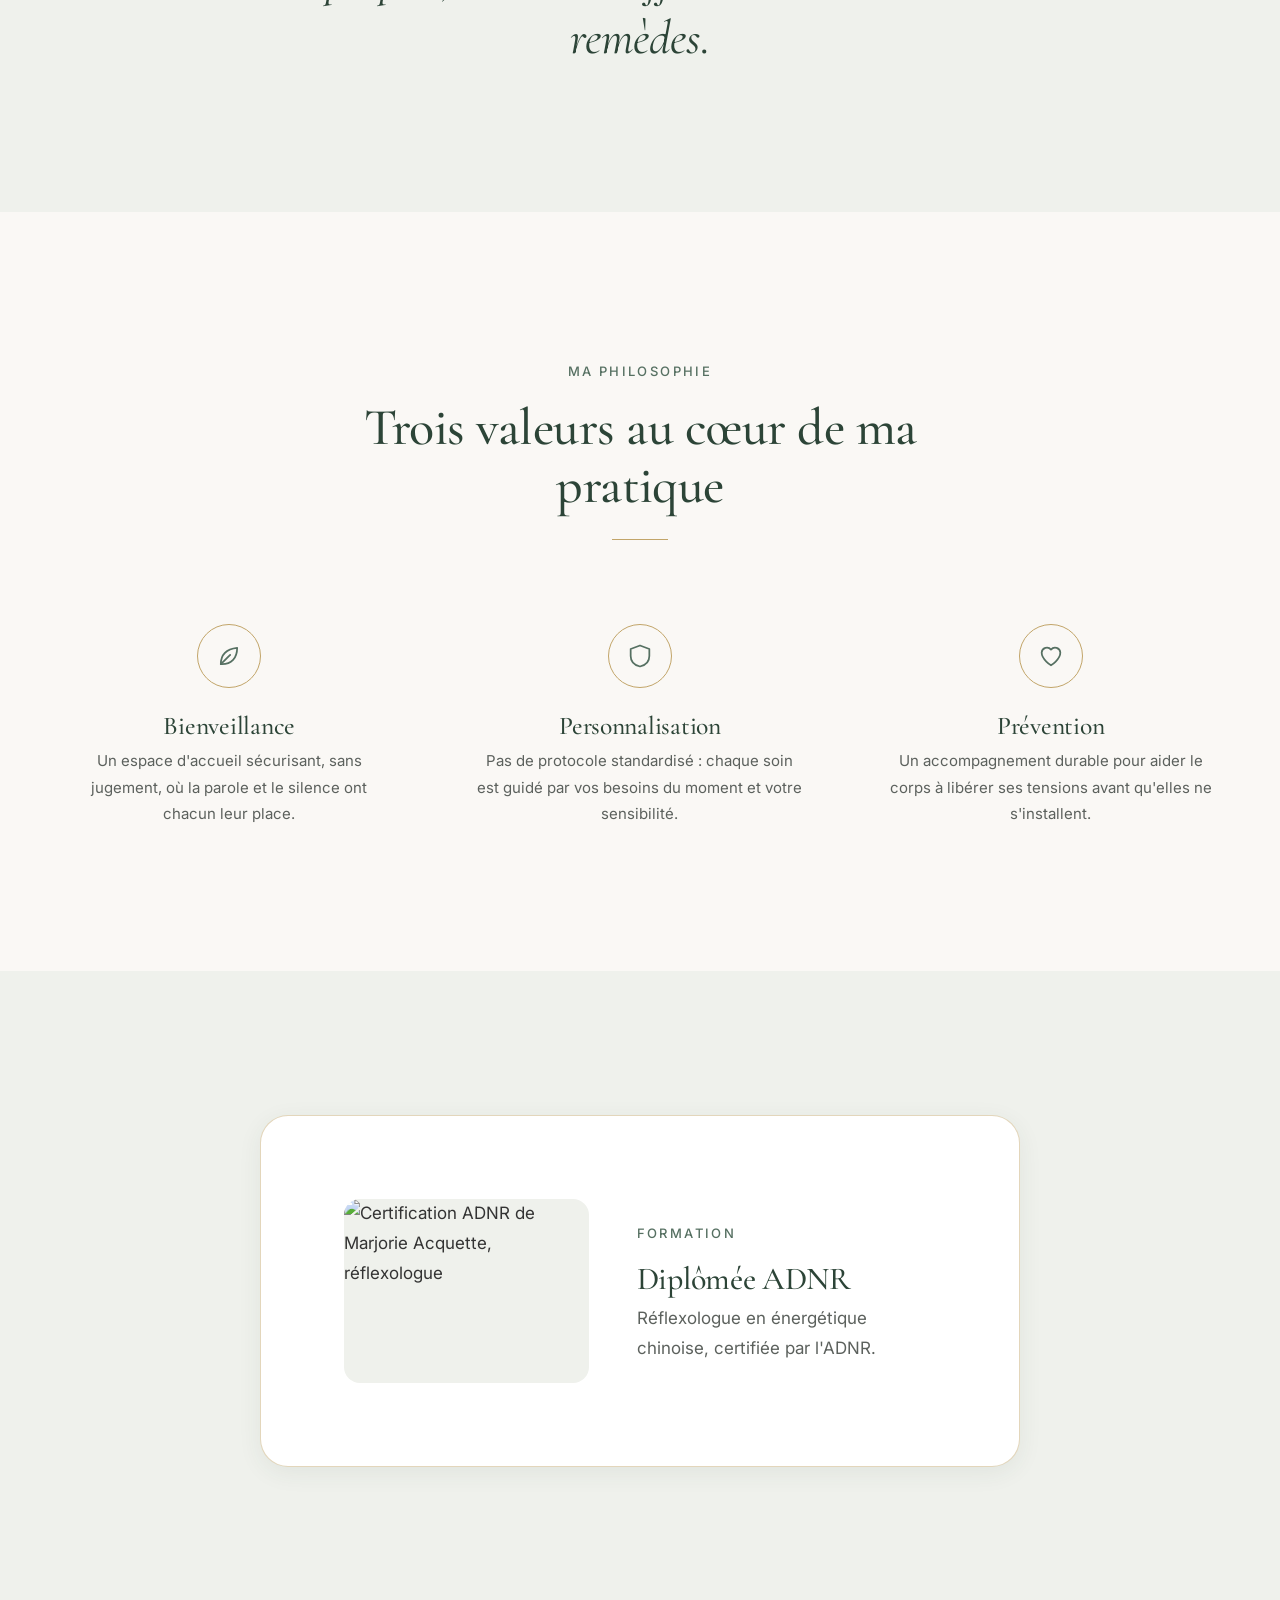
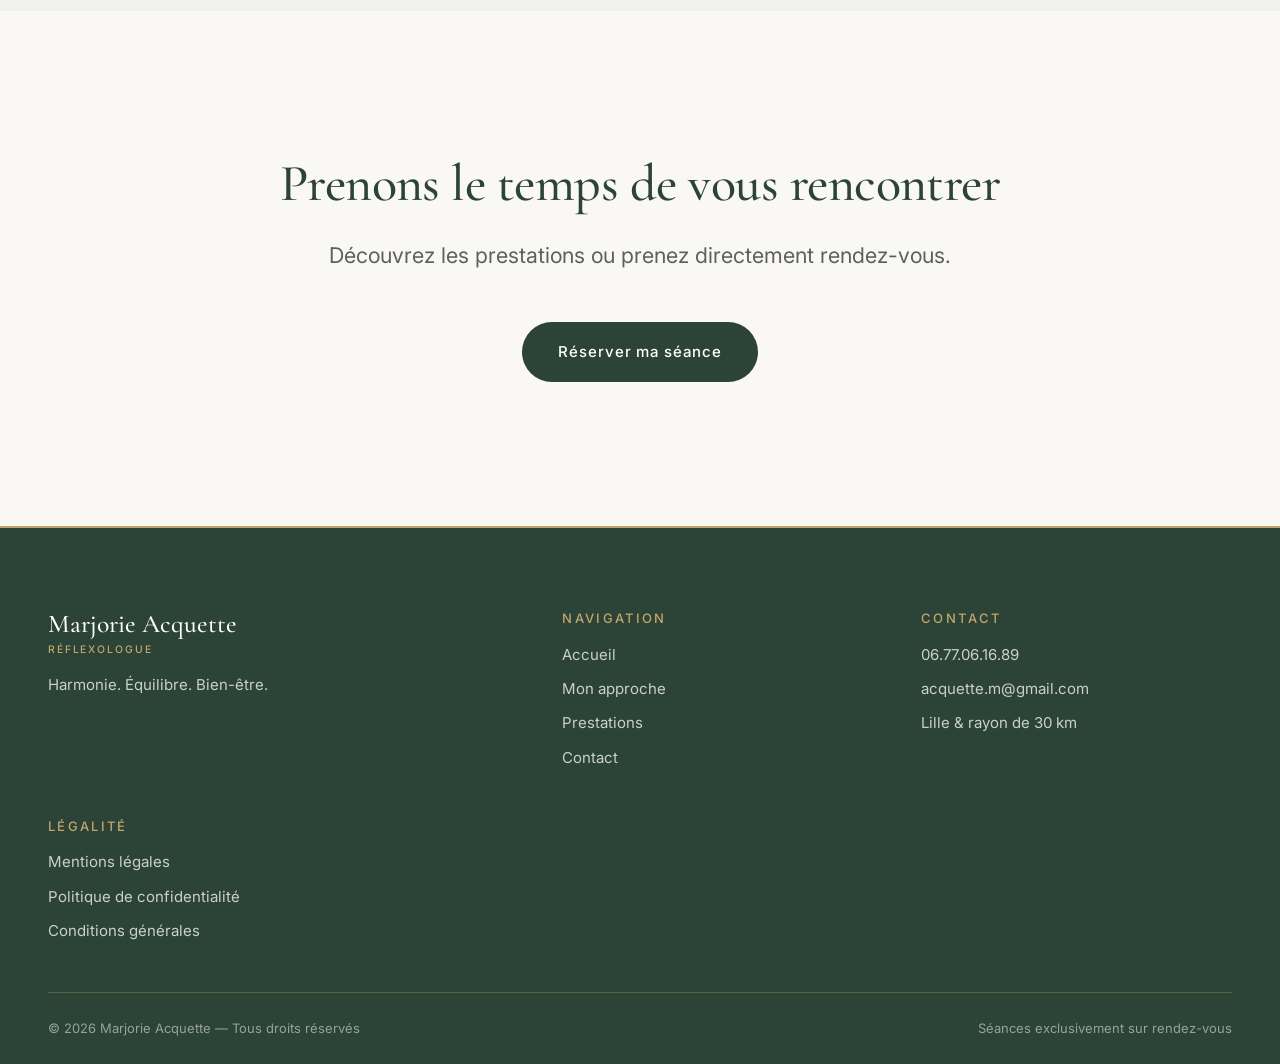
==== commit 49d2dc47: "site cool" ====
--- a/about.html
+++ b/about.html
@@ -38,6 +38,8 @@
           <li><a class="nav__link" href="index.html">Accueil</a></li>
           <li><a class="nav__link" href="about.html" aria-current="page">Mon approche</a></li>
           <li><a class="nav__link" href="services.html">Prestations</a></li>
+          <li><a class="nav__link" href="entreprises.html">Entreprises</a></li>
+          <li><a class="nav__link" href="faq.html">FAQ</a></li>
           <li><a class="nav__link" href="contact.html">Contact</a></li>
         </ul>
         <a href="contact.html#reservation" class="btn btn--primary">Réserver</a>
@@ -68,18 +70,13 @@
           <span class="eyebrow">Ma démarche</span>
           <h2>Chercher le sens, retrouver l'équilibre</h2>
           <p>
-            Ma curiosité naturelle m'a toujours poussée à chercher le sens des choses. À 20&nbsp;ans, lorsque mon propre
-            corps a commencé à se dérégler, ce besoin de comprendre s'est transformé en une mission essentielle&nbsp;:
-            comment lui redonner son équilibre par des voies naturelles&nbsp;?
+            Ma curiosité et mon envie de comprendre le fonctionnement du corps humain m'ont toujours accompagnée. Il y a quelques années, confrontée à mes propres déséquilibres, j'ai commencé à chercher des solutions naturelles pour retrouver un mieux-être et comprendre les mécanismes du corps.
           </p>
           <p>
-            En plongeant dans la biologie et la naturopathie, j'ai compris que notre corps possède une intelligence
-            propre et que la nature offre de merveilleux remèdes. C'est ce cheminement qui m'a guidée vers la
-            réflexologie énergétique chinoise, une discipline thérapeutique puissante qui va bien au-delà du bien-être éphémère.
+            Ce cheminement m'a amenée à me replonger dans mes cours de biologie, à explorer la naturopathie, puis à découvrir la réflexologie énergétique chinoise. J'y ai trouvé là une approche globale qui fait profondément écho à ma vision de la santé : prendre en compte la personne dans son ensemble, tant sur le plan physique qu'émotionnel.
           </p>
           <p>
-            Aujourd'hui, je mets cette quête de sens au service de votre santé globale, à travers un accompagnement
-            préventif et connecté aux rythmes de la nature.
+            Aujourd'hui, je mets cette quête de sens au service de votre santé globale, avec une approche préventive et naturelle. Curieuse et insatiable, je suis actuellement en deuxième année de formation en Médecine Traditionnelle Chinoise : un apprentissage continu pour affiner ma pratique et vous accompagner de manière toujours plus complète.
           </p>
         </div>
       </div>
@@ -97,7 +94,7 @@
       <div class="container">
         <header class="section__header reveal">
           <span class="eyebrow">Ma philosophie</span>
-          <h2>Les fondements de mon accompagnement</h2>
+          <h2>Trois valeurs au cœur de ma pratique</h2>
         </header>
 
         <div class="values">
@@ -105,22 +102,22 @@
             <div class="value__icon">
               <svg viewBox="0 0 24 24" fill="none" stroke="currentColor" stroke-width="1.5" stroke-linecap="round" stroke-linejoin="round" aria-hidden="true"><path d="M5 19c0-8 5-13 14-14 0 9-5 14-13 14"/><path d="M5 19l8-8"/></svg>
             </div>
-            <h3>Voies naturelles</h3>
-            <p>S'appuyer sur les remèdes et les principes de la nature.</p>
+            <h3>Bienveillance</h3>
+            <p>Un espace d'accueil sécurisant, sans jugement, où la parole et le silence ont chacun leur place.</p>
           </article>
           <article class="value reveal" data-delay="120">
             <div class="value__icon">
               <svg viewBox="0 0 24 24" fill="none" stroke="currentColor" stroke-width="1.5" stroke-linecap="round" stroke-linejoin="round" aria-hidden="true"><path d="M12 3l8 3v6c0 5-3.5 8-8 9-4.5-1-8-4-8-9V6z"/></svg>
             </div>
-            <h3>Prévention</h3>
-            <p>Un accompagnement préventif pour entretenir votre équilibre au fil du temps.</p>
+            <h3>Personnalisation</h3>
+            <p>Pas de protocole standardisé : chaque soin est guidé par vos besoins du moment et votre sensibilité.</p>
           </article>
           <article class="value reveal" data-delay="240">
             <div class="value__icon">
               <svg viewBox="0 0 24 24" fill="none" stroke="currentColor" stroke-width="1.5" stroke-linecap="round" stroke-linejoin="round" aria-hidden="true"><path d="M12 20s-8-5-8-11a4.5 4.5 0 0 1 8-2.5A4.5 4.5 0 0 1 20 9c0 6-8 11-8 11z"/></svg>
             </div>
-            <h3>Santé globale</h3>
-            <p>Considérer l'être dans son ensemble, en harmonie avec les rythmes de la nature.</p>
+            <h3>Prévention</h3>
+            <p>Un accompagnement durable pour aider le corps à libérer ses tensions avant qu'elles ne s'installent.</p>
           </article>
         </div>
       </div>
@@ -175,7 +172,15 @@
           <ul>
             <li><a href="tel:+33677061689">06.77.06.16.89</a></li>
             <li><a href="mailto:acquette.m@gmail.com">acquette.m@gmail.com</a></li>
-            <li>Lille &amp; rayon de 50&nbsp;km</li>
+            <li>Lille &amp; rayon de 30&nbsp;km</li>
+          </ul>
+        </div>
+        <div>
+          <h4>Légalité</h4>
+          <ul>
+            <li><a href="mentions-legales.html">Mentions légales</a></li>
+            <li><a href="politique-de-confidentialite.html">Politique de confidentialité</a></li>
+            <li><a href="cgv.html">Conditions générales</a></li>
           </ul>
         </div>
       </div>
--- a/css/global.css
+++ b/css/global.css
@@ -65,6 +65,8 @@
   color: var(--color-text-soft);
   line-height: 1.7;
 }
+
+.accent-gold { color: var(--color-accent-gold); font-weight: 500; }
 
 /* ---- Layout ---- */
 .container {
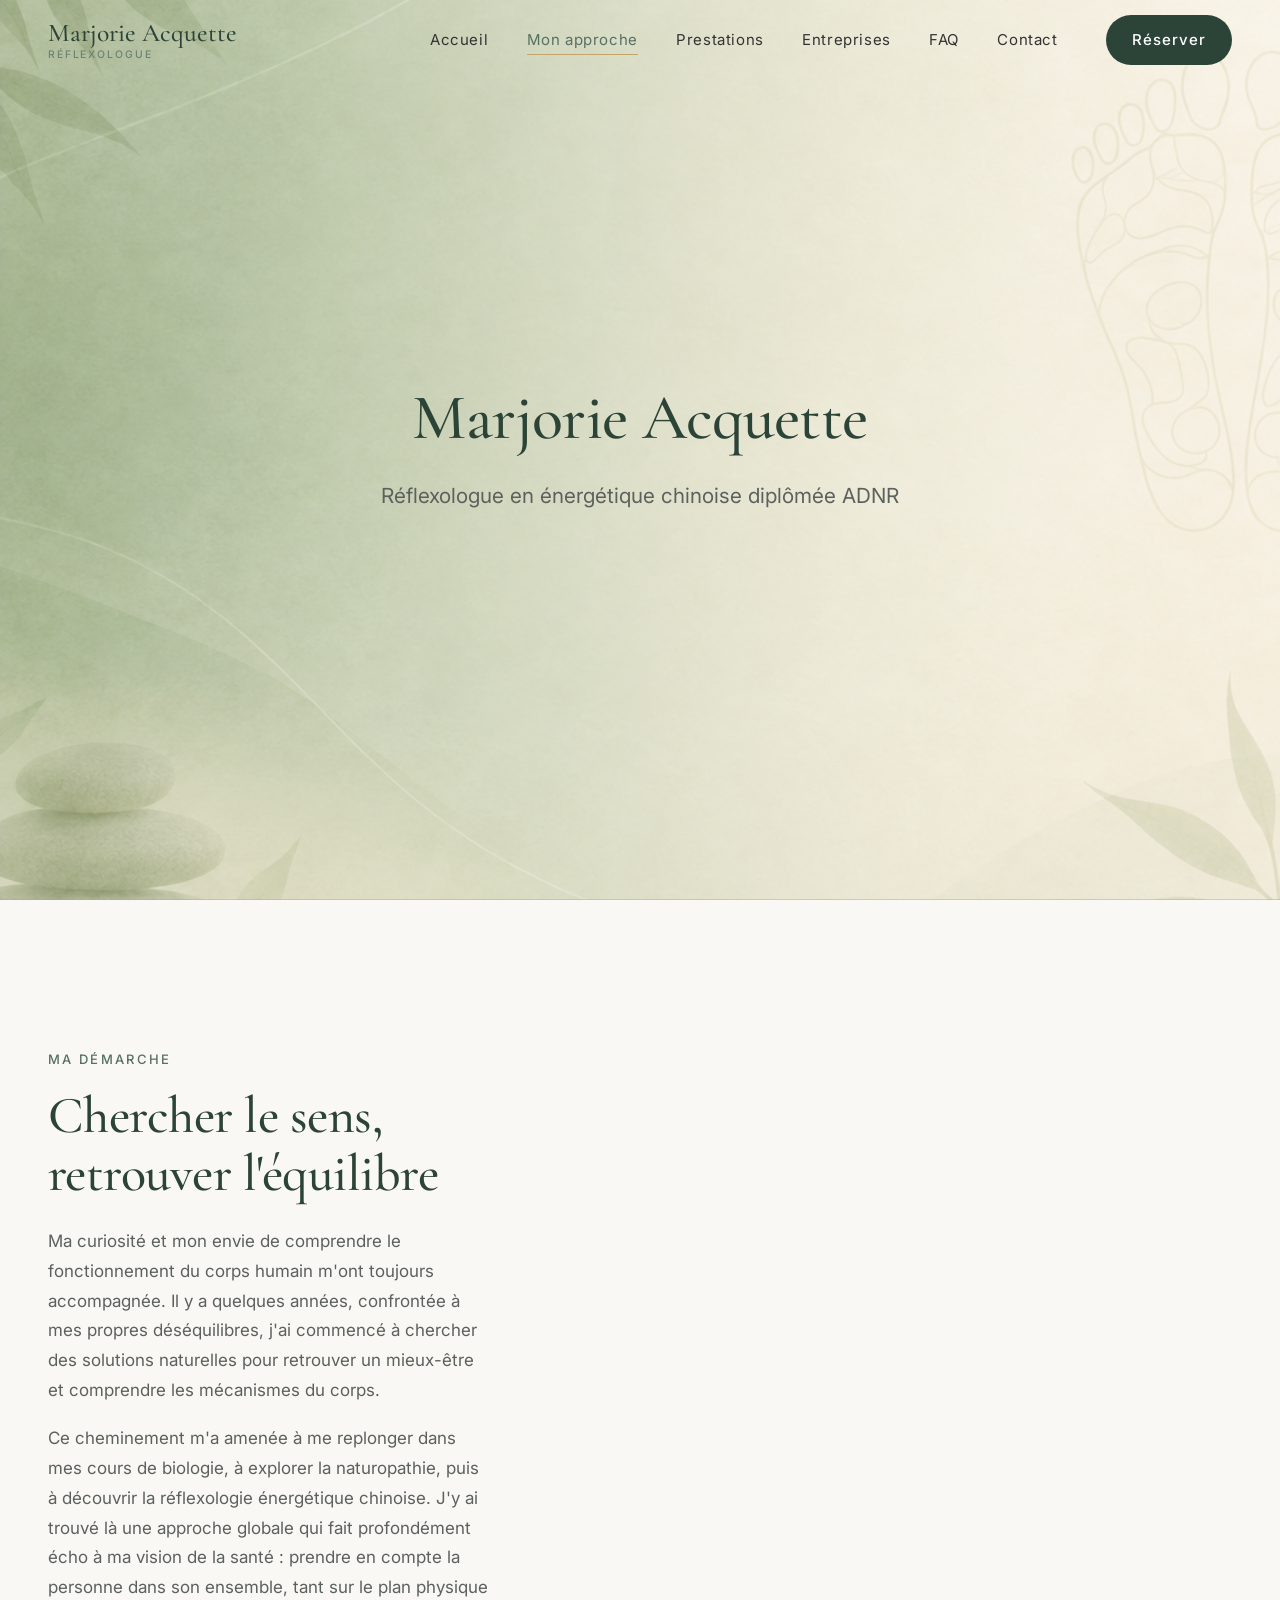
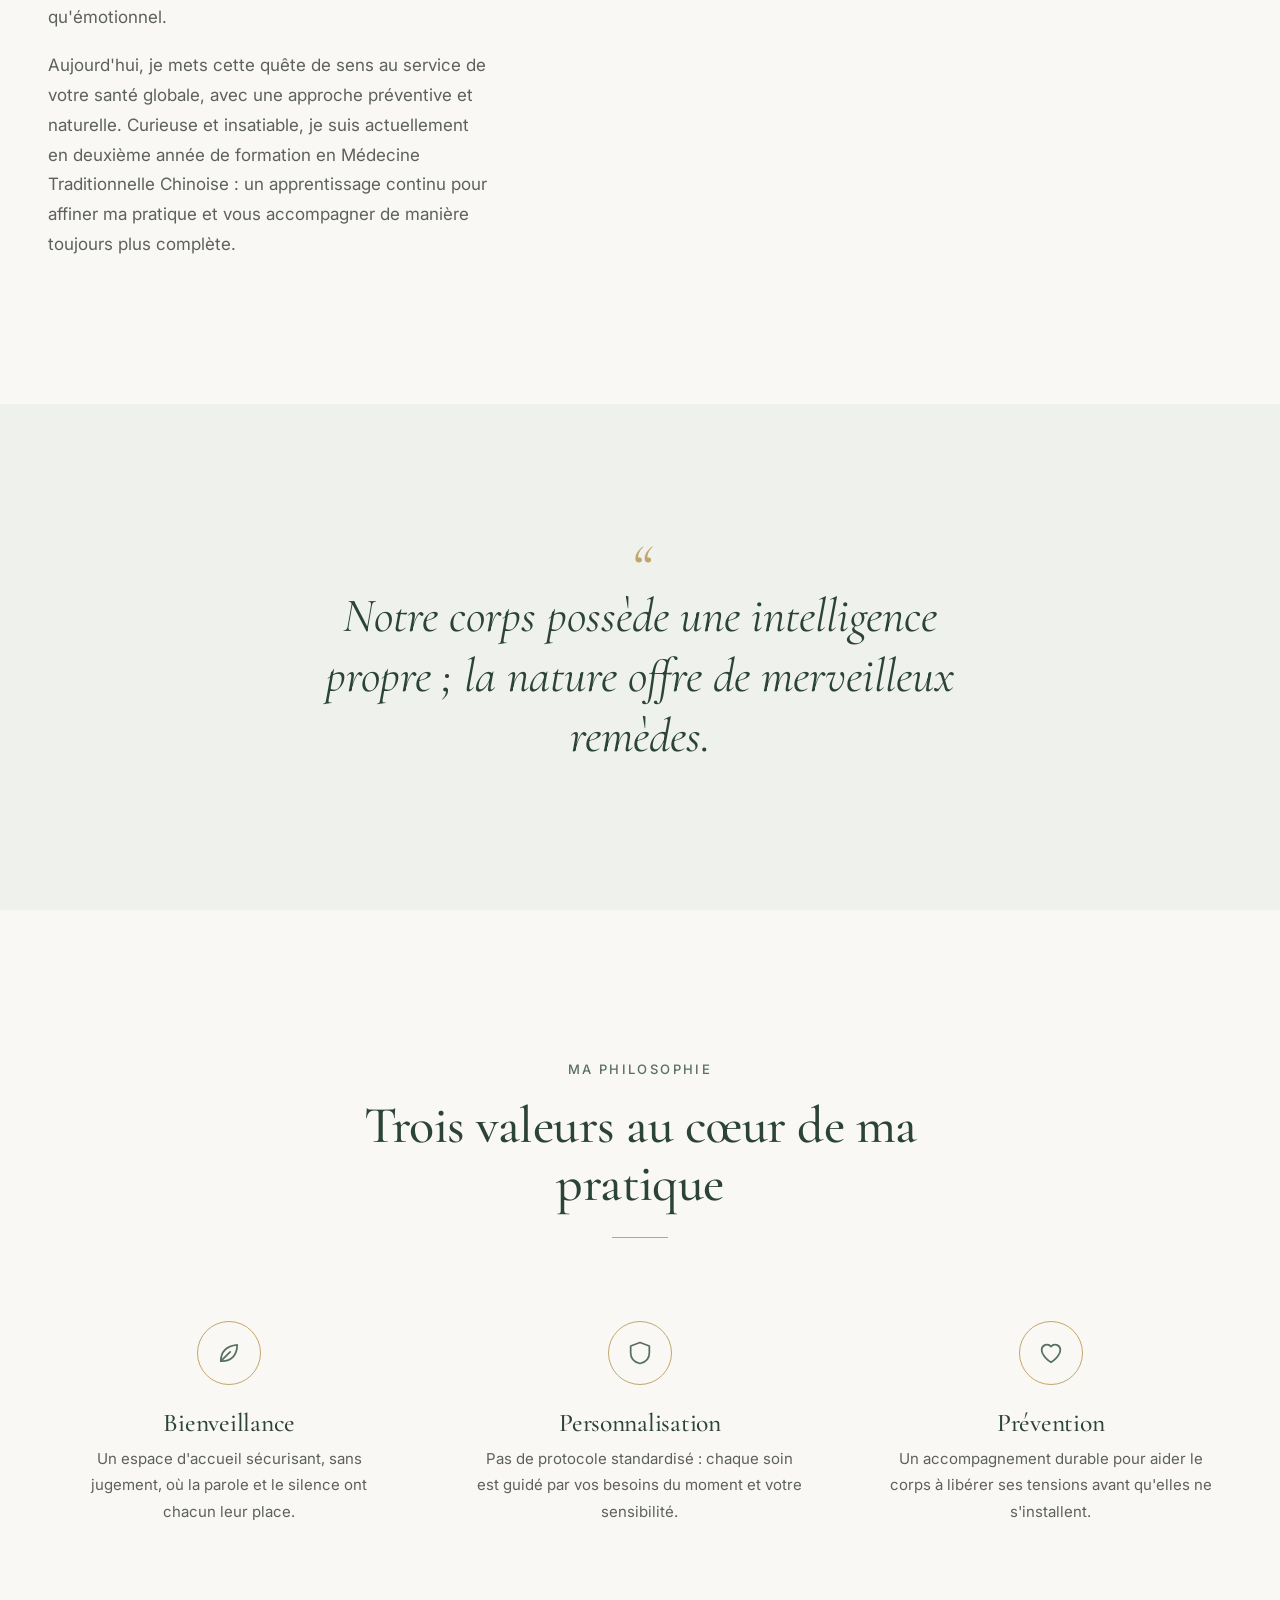
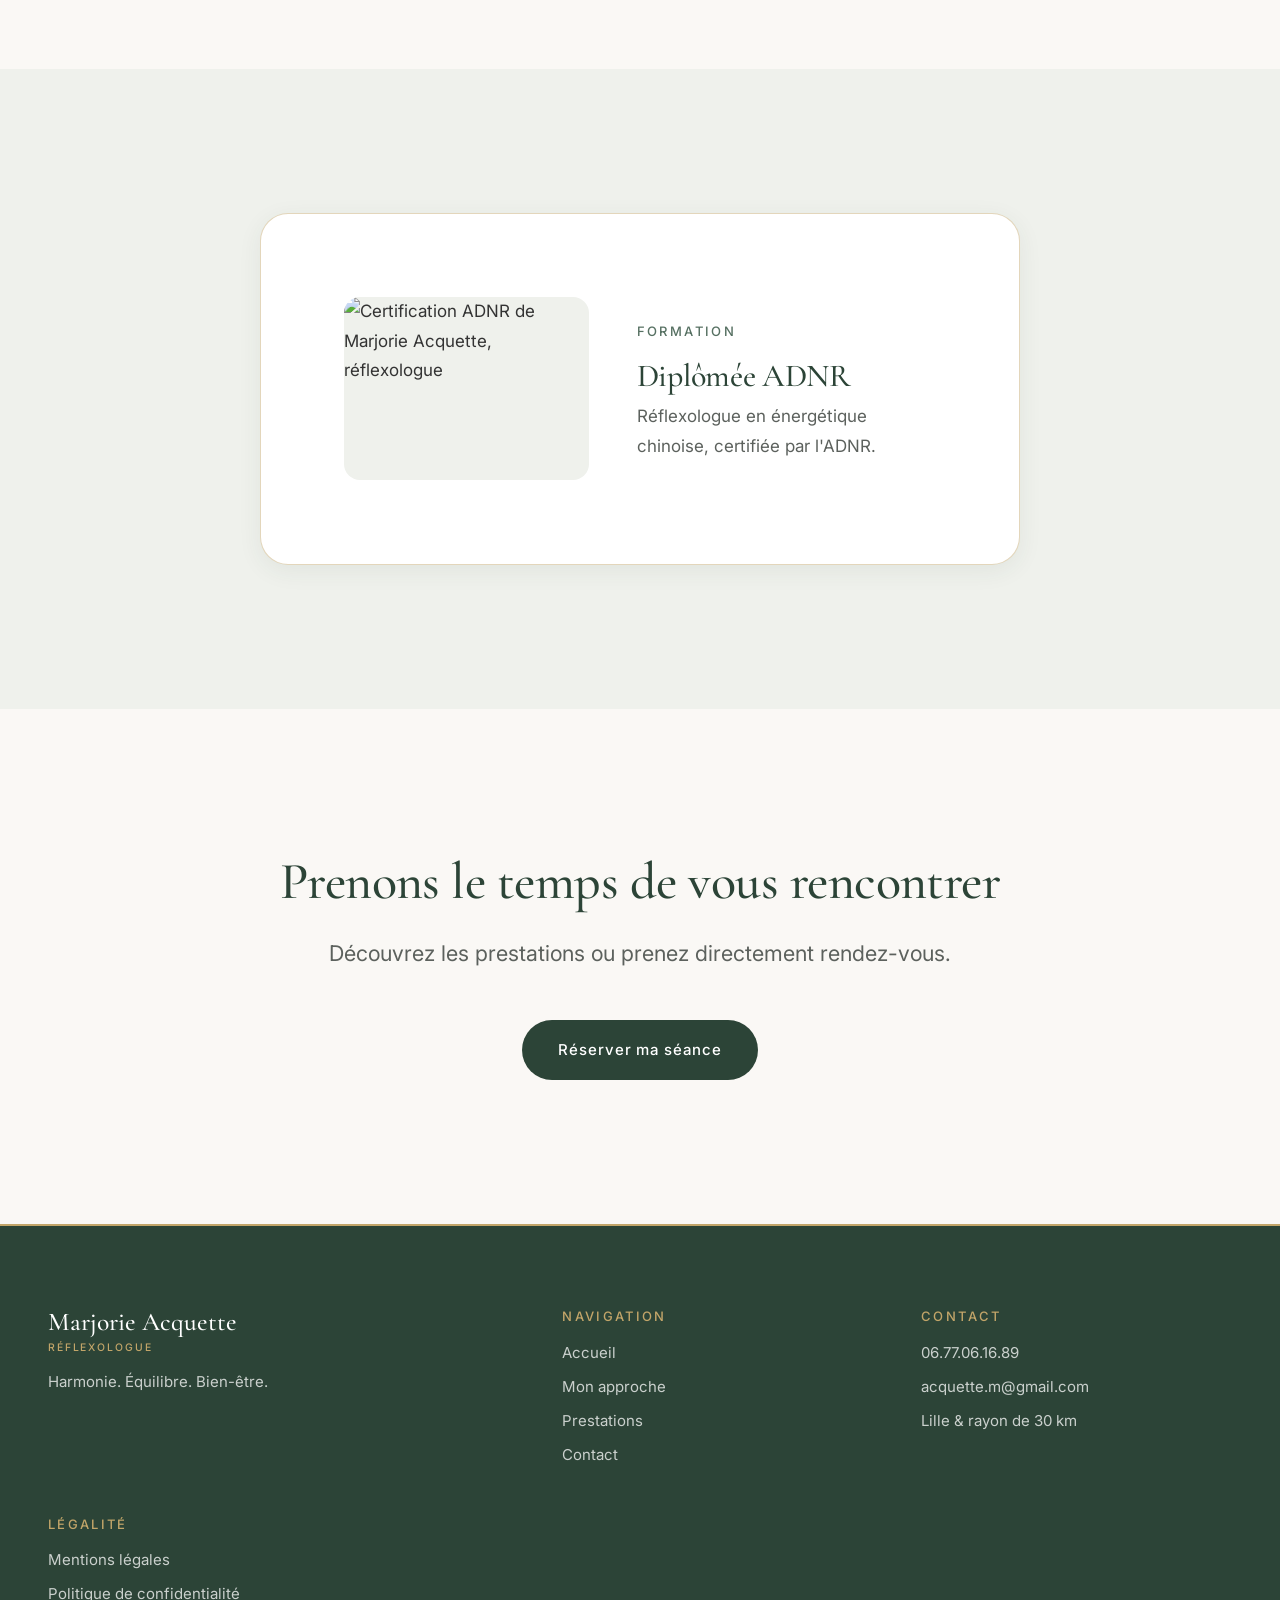
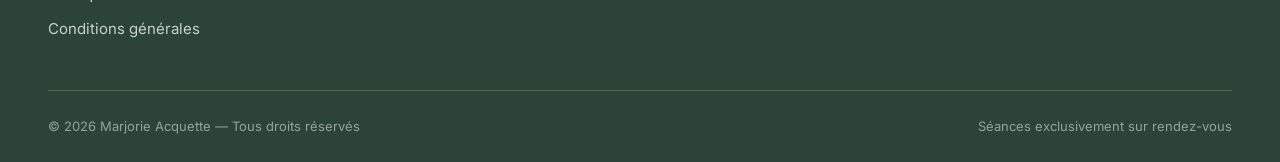
==== commit aecbd594: "site cool" ====
--- a/about.html
+++ b/about.html
@@ -6,6 +6,22 @@
   <title>Mon approche — Marjorie Acquette, Réflexologue en énergétique chinoise</title>
   <meta name="description" content="Le parcours de Marjorie Acquette, réflexologue en énergétique chinoise diplômée ADNR : naturopathie, biologie et rythmes de la nature au service de votre santé globale.">
   <meta name="theme-color" content="#FAF8F5">
+
+  <!-- Open Graph / Social Media -->
+  <meta property="og:type" content="website">
+  <meta property="og:url" content="https://marjorie-acquette.vercel.app/about.html">
+  <meta property="og:title" content="Mon approche — Marjorie Acquette">
+  <meta property="og:description" content="Découvrez le parcours de Marjorie, réflexologue diplômée ADNR et en formation en Médecine Traditionnelle Chinoise.">
+  <meta property="og:image" content="https://marjorie-acquette.vercel.app/images/og-image.png">
+  <meta property="og:image:width" content="1200">
+  <meta property="og:image:height" content="630">
+  <meta property="og:locale" content="fr_FR">
+
+  <!-- Twitter Card -->
+  <meta name="twitter:card" content="summary_large_image">
+  <meta name="twitter:title" content="Mon approche — Marjorie Acquette">
+  <meta name="twitter:description" content="Réflexologie et approche holistique de la santé.">
+  <meta name="twitter:image" content="https://marjorie-acquette.vercel.app/images/og-image.png">
 
   <script>document.documentElement.classList.add('js');</script>
 
@@ -49,7 +65,7 @@
 
   <main id="main">
 
-    <section class="page-hero">
+    <section class="page-hero page-hero--fullscreen">
       <div class="container reveal">
         <h1>Marjorie Acquette</h1>
         <p class="lead">Réflexologue en énergétique chinoise diplômée ADNR</p>
@@ -59,14 +75,7 @@
     <!-- ===================== BIOGRAPHIE ===================== -->
     <section class="section">
       <div class="container bio">
-        <div class="bio__portrait reveal">
-          <div class="media">
-            <img src="https://images.unsplash.com/photo-1506126613408-eca07ce68773?auto=format&fit=crop&w=900&q=75"
-                 alt="Portrait d'ambiance — bien-être et méditation" width="900" height="1200">
-          </div>
-        </div>
-
-        <div class="bio__text reveal" data-delay="150">
+        <div class="bio__text reveal" data-delay="0">
           <span class="eyebrow">Ma démarche</span>
           <h2>Chercher le sens, retrouver l'équilibre</h2>
           <p>
--- a/css/global.css
+++ b/css/global.css
@@ -203,6 +203,33 @@
 @media (min-width: 600px) { .benefit-grid { grid-template-columns: repeat(2, 1fr); } }
 @media (min-width: 1200px) { .benefit-grid--4 { grid-template-columns: repeat(4, 1fr); } }
 
+/* ---- Page hero fullscreen (100vh) ---- */
+.page-hero--fullscreen {
+  min-height: 100vh;
+  height: 100vh;
+  display: flex;
+  flex-direction: column;
+  align-items: center;
+  justify-content: center;
+  padding: var(--header-height) var(--gutter) var(--space-xl);
+  background-image: url('../images/wellness-bg.jpg');
+  background-size: cover;
+  background-position: center;
+  background-attachment: fixed;
+  position: relative;
+  text-align: center;
+}
+.page-hero--fullscreen::before {
+  content: '';
+  position: absolute;
+  inset: 0;
+  background: rgba(250, 248, 245, 0.75);
+  backdrop-filter: blur(2px);
+  z-index: -1;
+}
+.page-hero--fullscreen h1 { font-size: clamp(2.5rem, 2rem + 3vw, 4rem); margin-bottom: var(--space-md); }
+.page-hero--fullscreen .lead { max-width: 60ch; margin-inline: auto; font-size: clamp(1rem, 0.9rem + 1vw, 1.3rem); }
+
 /* ---- Scroll reveal (piloté par js/main.js) ----
    Le préfixe .js garantit que le contenu reste visible si JS est désactivé. */
 .js .reveal {
--- a/css/header-footer.css
+++ b/css/header-footer.css
@@ -48,6 +48,7 @@
 .nav {
   position: fixed;
   inset: 0;
+  top: var(--header-height);
   z-index: var(--z-menu);
   display: flex;
   flex-direction: column;
@@ -55,14 +56,15 @@
   justify-content: center;
   gap: var(--space-lg);
   background: var(--color-background);
-  clip-path: circle(0% at calc(100% - 2.5rem) 2.5rem);   /* l'ouverture part du bouton */
-  visibility: hidden;
-  transition: clip-path 0.8s var(--ease-out), visibility 0s 0.8s;
+  min-height: calc(100vh - var(--header-height));
+  overflow-y: auto;
+  opacity: 0;
+  pointer-events: none;
+  transition: opacity 0.4s ease;
 }
 .nav.is-open {
-  clip-path: circle(150% at calc(100% - 2.5rem) 2.5rem);
-  visibility: visible;
-  transition: clip-path 0.8s var(--ease-out), visibility 0s;
+  opacity: 1;
+  pointer-events: auto;
 }
 
 .nav__list {
@@ -75,18 +77,17 @@
   font-family: var(--font-heading);
   font-size: clamp(2rem, 8vw, 2.75rem);
   position: relative;
-  opacity: 0;
-  transform: translateY(20px);
-  transition: opacity 0.5s ease, transform 0.5s var(--ease-out), color var(--transition-fast);
+  transition: color var(--transition-fast);
 }
 .nav.is-open .nav__link {
-  opacity: 1;
-  transform: none;
-  transition-delay: calc(0.25s + var(--i, 0) * 0.07s);   /* apparition en cascade */
+  transition-delay: calc(0.15s + var(--i, 0) * 0.07s);
 }
 .nav__link:hover,
 .nav__link[aria-current="page"] { color: var(--color-primary-muted-dark); }
-.nav .btn { opacity: 0; transition: opacity 0.5s ease 0.6s, transform 0.3s ease, background 0.3s ease, color 0.3s ease, box-shadow 0.3s ease; }
+.nav .btn { 
+  opacity: 0;
+  transition: opacity 0.4s ease 0.4s, transform 0.3s ease, background 0.3s ease, color 0.3s ease, box-shadow 0.3s ease;
+}
 .nav.is-open .btn { opacity: 1; }
 
 /* ---- Bouton hamburger ---- */
@@ -124,6 +125,8 @@
     clip-path: none;
     visibility: visible;
     transition: none;
+    opacity: 1;
+    pointer-events: auto;
   }
   .nav__list { flex-direction: row; gap: clamp(1.5rem, 3vw, 3rem); }
   .nav__link {
